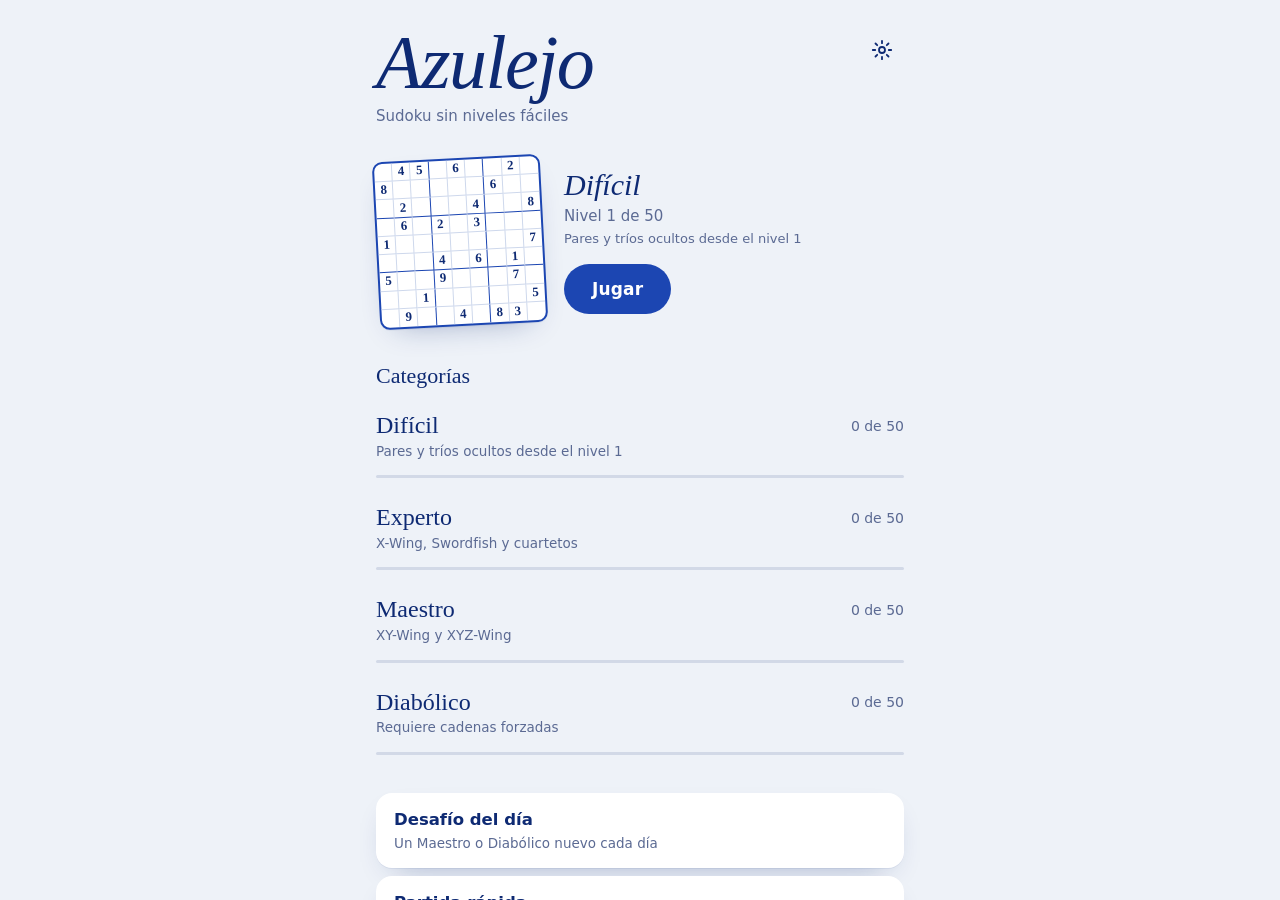
==== index.html @ 788763ab "Azulejo: sudoku difícil para Safari en iPhone - Motor con solver de unicidad, generador simétrico y " ====
<!doctype html>
<html lang="es">
<head>
  <meta charset="utf-8">
  <meta name="viewport" content="width=device-width, initial-scale=1, viewport-fit=cover">
  <meta name="apple-mobile-web-app-capable" content="yes">
  <meta name="mobile-web-app-capable" content="yes">
  <meta name="apple-mobile-web-app-status-bar-style" content="default">
  <meta name="apple-mobile-web-app-title" content="Azulejo">
  <meta name="format-detection" content="telephone=no">
  <meta name="description" content="Sudoku difícil desde el primer nivel. Diseñado para iPhone.">
  <meta name="theme-color" content="#EEF2F8" id="themeColor">
  <link rel="manifest" href="manifest.webmanifest">
  <link rel="apple-touch-icon" href="icons/apple-touch-icon.png">
  <link rel="icon" href="icons/icon.svg" type="image/svg+xml">
  <link rel="preload" href="fonts/bodoni-moda.woff2" as="font" type="font/woff2" crossorigin>
  <link rel="preload" href="fonts/instrument-sans.woff2" as="font" type="font/woff2" crossorigin>
  <link rel="stylesheet" href="css/style.css">
  <title>Azulejo — Sudoku difícil</title>
</head>
<body>
  <svg width="0" height="0" style="position:absolute" aria-hidden="true">
    <defs>
      <symbol id="i-back" viewBox="0 0 24 24"><path d="M15 5l-7 7 7 7" fill="none" stroke="currentColor" stroke-width="2" stroke-linecap="round" stroke-linejoin="round"/></symbol>
      <symbol id="i-pause" viewBox="0 0 24 24"><path d="M9 6v12M15 6v12" fill="none" stroke="currentColor" stroke-width="2.2" stroke-linecap="round"/></symbol>
      <symbol id="i-undo" viewBox="0 0 24 24"><path d="M9 14L4 9l5-5" fill="none" stroke="currentColor" stroke-width="1.8" stroke-linecap="round" stroke-linejoin="round"/><path d="M4 9h10.5a5.5 5.5 0 010 11H11" fill="none" stroke="currentColor" stroke-width="1.8" stroke-linecap="round"/></symbol>
      <symbol id="i-erase" viewBox="0 0 24 24"><path d="M20 20H8.5L4.2 15.7a1.5 1.5 0 010-2.1L13.6 4.2a1.5 1.5 0 012.1 0l4.1 4.1a1.5 1.5 0 010 2.1L11 19.3" fill="none" stroke="currentColor" stroke-width="1.8" stroke-linecap="round" stroke-linejoin="round"/><path d="M9 9l6 6" fill="none" stroke="currentColor" stroke-width="1.8" stroke-linecap="round"/></symbol>
      <symbol id="i-pencil" viewBox="0 0 24 24"><path d="M4 20l1-4.5L15.5 5a2.1 2.1 0 013 3L8 18.5 4 20z" fill="none" stroke="currentColor" stroke-width="1.8" stroke-linejoin="round"/><path d="M13.5 7l3.5 3.5" fill="none" stroke="currentColor" stroke-width="1.8"/></symbol>
      <symbol id="i-hint" viewBox="0 0 24 24"><path d="M9 18h6M10 21h4M12 3a6 6 0 00-3.6 10.8c.7.5 1.1 1.3 1.1 2.2h5c0-.9.4-1.7 1.1-2.2A6 6 0 0012 3z" fill="none" stroke="currentColor" stroke-width="1.8" stroke-linecap="round" stroke-linejoin="round"/></symbol>
      <symbol id="i-more" viewBox="0 0 24 24"><circle cx="5.5" cy="12" r="1.6" fill="currentColor"/><circle cx="12" cy="12" r="1.6" fill="currentColor"/><circle cx="18.5" cy="12" r="1.6" fill="currentColor"/></symbol>
      <symbol id="i-gear" viewBox="0 0 24 24"><circle cx="12" cy="12" r="3" fill="none" stroke="currentColor" stroke-width="1.8"/><path d="M12 2.8v2.4M12 18.8v2.4M2.8 12h2.4M18.8 12h2.4M5.5 5.5l1.7 1.7M16.8 16.8l1.7 1.7M5.5 18.5l1.7-1.7M16.8 7.2l1.7-1.7" fill="none" stroke="currentColor" stroke-width="1.8" stroke-linecap="round"/></symbol>
      <symbol id="i-lock" viewBox="0 0 24 24"><rect x="6" y="11" width="12" height="9" rx="2" fill="none" stroke="currentColor" stroke-width="1.6"/><path d="M8.5 11V8.5a3.5 3.5 0 017 0V11" fill="none" stroke="currentColor" stroke-width="1.6"/></symbol>
      <symbol id="i-star" viewBox="0 0 24 24"><path d="M12 1.5c.9 4.6 2.4 6.6 4.6 7.9 1.6.9 3.6 1.6 5.9 2.6-2.3 1-4.3 1.7-5.9 2.6-2.2 1.3-3.7 3.3-4.6 7.9-.9-4.6-2.4-6.6-4.6-7.9C5.8 13.7 3.8 13 1.5 12c2.3-1 4.3-1.7 5.9-2.6C9.6 8.1 11.1 6.1 12 1.5z"/></symbol>
    </defs>
  </svg>

  <!-- ─────────── Inicio ─────────── -->
  <main id="home" class="screen is-active" aria-label="Inicio">
    <header class="home-head">
      <div>
        <h1 class="wordmark">Azulejo</h1>
        <p class="tagline">Sudoku sin niveles fáciles</p>
      </div>
      <button class="icon-btn" id="settingsBtn" aria-label="Ajustes"><svg><use href="#i-gear"/></svg></button>
    </header>

    <section class="hero" id="hero">
      <div class="tile" id="heroTile" aria-hidden="true"></div>
      <div class="hero-text">
        <p class="hero-tier" id="heroTier">Difícil</p>
        <p class="hero-level" id="heroLevel">Nivel 1</p>
        <p class="hero-note" id="heroNote">Requiere pares y tríos ocultos</p>
        <button class="btn-primary" id="playBtn">Jugar</button>
      </div>
    </section>

    <section class="tiers" aria-label="Categorías">
      <h2 class="section-title">Categorías</h2>
      <ol class="tier-list" id="tierList"></ol>
    </section>

    <section class="extras">
      <button class="extra" id="dailyBtn">
        <span class="extra-name">Desafío del día</span>
        <span class="extra-sub" id="dailySub">Un Maestro o Diabólico nuevo cada día</span>
      </button>
      <button class="extra" id="quickBtn">
        <span class="extra-name">Partida rápida</span>
        <span class="extra-sub">Una variante aleatoria de la categoría que elijas</span>
      </button>
      <button class="extra" id="statsBtn">
        <span class="extra-name">Estadísticas</span>
        <span class="extra-sub" id="statsSub">Tus tiempos y racha</span>
      </button>
    </section>

    <p class="install-tip" id="installTip" hidden>
      Para jugar a pantalla completa, toca <b>Compartir</b> y luego <b>Añadir a pantalla de inicio</b>.
      <button class="link-btn" id="installClose">Entendido</button>
    </p>
  </main>

  <!-- ─────────── Niveles ─────────── -->
  <main id="levels" class="screen" aria-label="Niveles">
    <header class="bar">
      <button class="icon-btn" data-go="home" aria-label="Volver"><svg><use href="#i-back"/></svg></button>
      <h2 class="bar-title" id="levelsTitle">Difícil</h2>
      <span class="bar-aside" id="levelsCount">0 de 50</span>
    </header>
    <p class="levels-desc" id="levelsDesc"></p>
    <div class="level-grid" id="levelGrid"></div>
  </main>

  <!-- ─────────── Juego ─────────── -->
  <main id="game" class="screen" aria-label="Partida">
    <header class="bar game-bar">
      <button class="icon-btn" id="exitBtn" aria-label="Salir"><svg><use href="#i-back"/></svg></button>
      <div class="game-title">
        <span class="g-tier" id="gTier">Difícil</span>
        <span class="g-level" id="gLevel">Nivel 1</span>
      </div>
      <button class="timer" id="timerBtn" aria-label="Pausar">
        <span id="timer">0:00</span><svg><use href="#i-pause"/></svg>
      </button>
    </header>

    <div class="status">
      <span id="errWrap">Errores <b id="errCount">0</b></span>
      <span>Pistas <b id="hintCount">0</b></span>
    </div>

    <div class="board-wrap">
      <div class="board" id="board" role="grid" aria-label="Tablero de sudoku"></div>
      <div class="ornaments" aria-hidden="true">
        <svg style="left:33.333%;top:33.333%"><use href="#i-star"/></svg>
        <svg style="left:66.666%;top:33.333%"><use href="#i-star"/></svg>
        <svg style="left:33.333%;top:66.666%"><use href="#i-star"/></svg>
        <svg style="left:66.666%;top:66.666%"><use href="#i-star"/></svg>
      </div>
    </div>

    <div class="controls">
    <div class="tools" role="toolbar" aria-label="Herramientas">
      <button class="tool" id="undoBtn"><svg><use href="#i-undo"/></svg><span>Deshacer</span></button>
      <button class="tool" id="eraseBtn"><svg><use href="#i-erase"/></svg><span>Borrar</span></button>
      <button class="tool" id="notesBtn" aria-pressed="false"><svg><use href="#i-pencil"/></svg><span>Notas</span><i class="tool-flag" id="notesFlag">No</i></button>
      <button class="tool" id="hintBtn"><svg><use href="#i-hint"/></svg><span id="hintLabel">Pista</span></button>
      <button class="tool" id="moreBtn"><svg><use href="#i-more"/></svg><span>Más</span></button>
    </div>

    <div class="pad" id="pad" aria-label="Números"></div>

    <div class="hint-card" id="hintCard" hidden>
      <p class="hint-tech" id="hintTech"></p>
      <p class="hint-text" id="hintText"></p>
      <div class="hint-actions">
        <button class="btn-quiet" id="hintClose">Entendido</button>
        <button class="btn-small" id="hintReveal">Revelar número</button>
      </div>
    </div>
    </div>
  </main>

  <!-- ─────────── Diálogos ─────────── -->
  <dialog class="sheet" id="winDialog">
    <div class="sheet-body win">
      <svg class="win-star"><use href="#i-star"/></svg>
      <h3 class="sheet-title">Resuelto</h3>
      <p class="sheet-sub" id="winSub">Difícil, nivel 1</p>
      <dl class="win-stats">
        <div><dt>Tiempo</dt><dd id="winTime">0:00</dd></div>
        <div><dt>Errores</dt><dd id="winErr">0</dd></div>
        <div><dt>Pistas</dt><dd id="winHints">0</dd></div>
      </dl>
      <p class="win-note" id="winNote"></p>
      <div class="sheet-actions">
        <button class="btn-primary" id="winNext">Siguiente nivel</button>
        <button class="btn-quiet" id="winHome">Volver al inicio</button>
      </div>
    </div>
  </dialog>

  <dialog class="sheet" id="pauseDialog">
    <div class="sheet-body">
      <h3 class="sheet-title">En pausa</h3>
      <p class="sheet-sub" id="pauseSub">El reloj está detenido.</p>
      <div class="sheet-actions">
        <button class="btn-primary" id="resumeBtn">Seguir jugando</button>
      </div>
    </div>
  </dialog>

  <dialog class="sheet" id="moreDialog">
    <div class="sheet-body">
      <h3 class="sheet-title">Opciones</h3>
      <div class="menu">
        <button class="menu-item" id="fillNotesBtn"><span>Rellenar notas</span><small>Escribe todos los candidatos posibles en cada celda vacía</small></button>
        <button class="menu-item" id="clearNotesBtn"><span>Borrar todas las notas</span><small>Deja el tablero solo con números</small></button>
        <button class="menu-item" id="restartBtn"><span>Reiniciar nivel</span><small>Vuelve al tablero inicial y pone el reloj a cero</small></button>
        <button class="menu-item" id="settingsFromGame"><span>Ajustes</span><small>Errores, resaltado y tema</small></button>
      </div>
      <div class="sheet-actions">
        <button class="btn-quiet" data-close>Cerrar</button>
      </div>
    </div>
  </dialog>

  <dialog class="sheet" id="settingsDialog">
    <div class="sheet-body">
      <h3 class="sheet-title">Ajustes</h3>
      <div class="settings">
        <label class="switch-row"><span><b>Marcar errores</b><small>Un número incorrecto se pinta en rojo y suma un error</small></span><input type="checkbox" data-setting="showErrors"><i></i></label>
        <label class="switch-row"><span><b>Límite de tres errores</b><small>Al tercer error se pierde la partida</small></span><input type="checkbox" data-setting="errorLimit"><i></i></label>
        <label class="switch-row"><span><b>Resaltar números iguales</b><small>Al tocar un 7, se iluminan todos los 7 y sus notas</small></span><input type="checkbox" data-setting="sameHighlight"><i></i></label>
        <label class="switch-row"><span><b>Limpiar notas al escribir</b><small>Quita ese número de las notas de su fila, columna y caja</small></span><input type="checkbox" data-setting="autoNotes"><i></i></label>
        <label class="switch-row"><span><b>Mostrar reloj</b><small>El tiempo se registra aunque lo ocultes</small></span><input type="checkbox" data-setting="showTimer"><i></i></label>
        <div class="seg-row">
          <b>Tema</b>
          <div class="seg" role="radiogroup" aria-label="Tema">
            <button role="radio" data-theme-opt="auto">Automático</button>
            <button role="radio" data-theme-opt="light">Porcelana</button>
            <button role="radio" data-theme-opt="dark">Cobalto</button>
          </div>
        </div>
      </div>
      <div class="sheet-actions">
        <button class="btn-quiet" data-close>Listo</button>
      </div>
    </div>
  </dialog>

  <dialog class="sheet" id="statsDialog">
    <div class="sheet-body">
      <h3 class="sheet-title">Estadísticas</h3>
      <div class="stats" id="statsBody"></div>
      <div class="sheet-actions">
        <button class="btn-quiet" data-close>Cerrar</button>
      </div>
    </div>
  </dialog>

  <dialog class="sheet" id="quickDialog">
    <div class="sheet-body">
      <h3 class="sheet-title">Partida rápida</h3>
      <p class="sheet-sub">Elige categoría. Cada partida es una variante nueva con la misma dificultad.</p>
      <div class="menu" id="quickList"></div>
      <div class="sheet-actions">
        <button class="btn-quiet" data-close>Cancelar</button>
      </div>
    </div>
  </dialog>

  <dialog class="sheet" id="confirmDialog">
    <div class="sheet-body">
      <h3 class="sheet-title" id="confirmTitle">¿Seguro?</h3>
      <p class="sheet-sub" id="confirmText"></p>
      <div class="sheet-actions">
        <button class="btn-primary" id="confirmYes">Sí</button>
        <button class="btn-quiet" id="confirmNo">Cancelar</button>
      </div>
    </div>
  </dialog>

  <div class="toast" id="toast" role="status" aria-live="polite"></div>

  <script type="module" src="js/app.js"></script>
</body>
</html>
---- css/style.css ----
/* ─────────────────────────────────────────────
   Azulejo — porcelana y cobalto
   ───────────────────────────────────────────── */
@font-face {
  font-family: 'Bodoni Moda';
  src: url(../fonts/bodoni-moda.woff2) format('woff2-variations'), url(../fonts/bodoni-moda.woff2) format('woff2');
  font-weight: 400 900;
  font-style: normal;
  font-display: swap;
}
@font-face {
  font-family: 'Bodoni Moda';
  src: url(../fonts/bodoni-moda-italic.woff2) format('woff2-variations'), url(../fonts/bodoni-moda-italic.woff2) format('woff2');
  font-weight: 400 900;
  font-style: italic;
  font-display: swap;
}
@font-face {
  font-family: 'Instrument Sans';
  src: url(../fonts/instrument-sans.woff2) format('woff2-variations'), url(../fonts/instrument-sans.woff2) format('woff2');
  font-weight: 400 700;
  font-stretch: 75% 100%;
  font-style: normal;
  font-display: swap;
}

:root {
  --bg: #EEF2F8;
  --surface: #FFFFFF;
  --ink: #0E2A73;
  --ink-soft: #5B6A93;
  --cobalt: #1C46B2;
  --cobalt-strong: #163A96;
  --on-cobalt: #FFFFFF;
  --line: #CED8EC;
  --box: #1C46B2;
  --peer: #E6ECF8;
  --same: #CAD8F6;
  --sel: #A8C0F3;
  --error: #C23B22;
  --error-bg: #FBE6E1;
  --gold: #B8892B;
  --hair: rgba(14, 42, 115, .12);
  --shadow: 0 1px 0 rgba(14, 42, 115, .06), 0 12px 32px -18px rgba(14, 42, 115, .45);

  --serif: 'Bodoni Moda', 'Didot', 'Bodoni 72', ui-serif, Georgia, serif;
  --sans: 'Instrument Sans', -apple-system, system-ui, sans-serif;

  --pad-x: max(16px, env(safe-area-inset-left));
  --safe-top: env(safe-area-inset-top);
  --safe-bottom: env(safe-area-inset-bottom);
  color-scheme: light;
}

@media (prefers-color-scheme: dark) {
  :root:not([data-theme="light"]) {
    --bg: #0A1430;
    --surface: #101D44;
    --ink: #E9EEFA;
    --ink-soft: #8E9CC4;
    --cobalt: #86A6FF;
    --cobalt-strong: #A9C0FF;
    --on-cobalt: #0A1430;
    --line: #22346A;
    --box: #5D80E3;
    --peer: #15265A;
    --same: #213D86;
    --sel: #2E52B0;
    --error: #FF8670;
    --error-bg: #3A1C2A;
    --gold: #E3B95A;
    --hair: rgba(233, 238, 250, .1);
    --shadow: 0 1px 0 rgba(0, 0, 0, .2), 0 16px 40px -20px rgba(0, 0, 0, .8);
    color-scheme: dark;
  }
}
:root[data-theme="dark"] {
  --bg: #0A1430;
  --surface: #101D44;
  --ink: #E9EEFA;
  --ink-soft: #8E9CC4;
  --cobalt: #86A6FF;
  --cobalt-strong: #A9C0FF;
  --on-cobalt: #0A1430;
  --line: #22346A;
  --box: #5D80E3;
  --peer: #15265A;
  --same: #213D86;
  --sel: #2E52B0;
  --error: #FF8670;
  --error-bg: #3A1C2A;
  --gold: #E3B95A;
  --hair: rgba(233, 238, 250, .1);
  --shadow: 0 1px 0 rgba(0, 0, 0, .2), 0 16px 40px -20px rgba(0, 0, 0, .8);
  color-scheme: dark;
}

* { box-sizing: border-box; -webkit-tap-highlight-color: transparent; }
html, body { margin: 0; height: 100%; }
body {
  background: var(--bg);
  color: var(--ink);
  font-family: var(--sans);
  font-size: 16px;
  line-height: 1.45;
  -webkit-font-smoothing: antialiased;
  -webkit-text-size-adjust: 100%;
  overscroll-behavior: none;
  overflow: hidden;
  -webkit-user-select: none;
  user-select: none;
  -webkit-touch-callout: none;
}
button {
  font: inherit; color: inherit; background: none; border: 0; padding: 0; margin: 0;
  cursor: pointer; touch-action: manipulation;
}
button:focus-visible, .cell:focus-visible, input:focus-visible + i {
  outline: 2px solid var(--cobalt); outline-offset: 2px;
}
svg { width: 24px; height: 24px; fill: currentColor; }

/* ─── Pantallas ─── */
.screen {
  position: fixed; inset: 0;
  display: none;
  padding: calc(var(--safe-top) + 10px) var(--pad-x) calc(var(--safe-bottom) + 16px);
  overflow-y: auto;
  -webkit-overflow-scrolling: touch;
}
.screen.is-active { display: block; animation: screen-in .22s ease-out; }
#game.is-active { display: flex; }
@keyframes screen-in { from { opacity: 0; } to { opacity: 1; } }

.icon-btn {
  width: 44px; height: 44px; display: grid; place-items: center;
  border-radius: 50%; color: var(--ink);
}
.icon-btn:active { background: var(--peer); }

.btn-primary {
  display: inline-flex; align-items: center; justify-content: center;
  height: 50px; padding: 0 28px; border-radius: 999px;
  background: var(--cobalt); color: var(--on-cobalt);
  font-weight: 600; font-size: 17px; letter-spacing: .01em;
  transition: transform .12s ease, background .2s;
}
.btn-primary:active { transform: scale(.97); background: var(--cobalt-strong); }
.btn-quiet {
  height: 46px; padding: 0 20px; border-radius: 12px;
  color: var(--cobalt); font-weight: 600;
}
.btn-quiet:active { background: var(--peer); }
.link-btn { color: var(--cobalt); font-weight: 600; margin-left: 6px; }

/* ─── Inicio ─── */
#home { max-width: 560px; margin: 0 auto; }
.home-head {
  display: flex; justify-content: space-between; align-items: flex-start;
  padding-top: 18px;
}
.wordmark {
  font-family: var(--serif);
  font-weight: 500; font-style: italic;
  font-size: clamp(52px, 16vw, 76px);
  line-height: .9; letter-spacing: -.02em;
  margin: 0; color: var(--ink);
  font-variation-settings: 'opsz' 96;
}
.tagline { margin: 10px 0 0; color: var(--ink-soft); font-size: 15px; }

.hero {
  display: grid; grid-template-columns: auto 1fr; gap: 20px; align-items: center;
  margin: 30px 0 34px;
}
.tile {
  --t: clamp(128px, 38vw, 168px);
  width: var(--t); height: var(--t);
  display: grid; grid-template-columns: repeat(9, 1fr);
  background: var(--surface);
  border: 2px solid var(--box); border-radius: 10px;
  box-shadow: var(--shadow);
  overflow: hidden;
  grid-template-rows: repeat(9, 1fr);
  transform: rotate(-3deg);
}
.tile span {
  display: grid; place-items: center;
  font-family: var(--serif); font-weight: 600;
  font-size: calc(var(--t) / 13); line-height: 1; min-height: 0; color: var(--ink);
  border-right: 1px solid var(--line); border-bottom: 1px solid var(--line);
}
.tile span:nth-child(9n) { border-right: 0; }
.tile span:nth-child(9n + 3), .tile span:nth-child(9n + 6) { border-right: 1.5px solid var(--box); }
.tile span:nth-child(n + 19):nth-child(-n + 27),
.tile span:nth-child(n + 46):nth-child(-n + 54) { border-bottom: 1.5px solid var(--box); }
.tile span:nth-child(n + 73) { border-bottom: 0; }
.tile span.u { color: var(--cobalt); font-style: italic; }

.hero-tier {
  margin: 0; font-family: var(--serif); font-style: italic;
  font-size: 30px; line-height: 1; font-weight: 500;
}
.hero-level { margin: 6px 0 0; font-size: 15px; color: var(--ink-soft); font-variant-numeric: tabular-nums; }
.hero-note { margin: 2px 0 16px; font-size: 13px; color: var(--ink-soft); }

.section-title {
  font-family: var(--serif); font-weight: 500;
  font-size: 22px; margin: 0 0 6px;
}
.tier-list { list-style: none; margin: 0; padding: 0; }
.tier-row {
  width: 100%; text-align: left;
  display: grid; grid-template-columns: 1fr auto; column-gap: 12px; row-gap: 2px;
  padding: 14px 0 12px;
}
.tier-row:active { opacity: .6; }
.tier-name { font-family: var(--serif); font-size: 24px; font-weight: 500; line-height: 1.15; }
.tier-count { align-self: center; font-size: 14px; color: var(--ink-soft); font-variant-numeric: tabular-nums; }
.tier-desc { grid-column: 1 / -1; font-size: 13.5px; color: var(--ink-soft); }
.tier-bar {
  grid-column: 1 / -1; height: 3px; margin-top: 12px; border-radius: 3px;
  background: var(--hair); overflow: hidden;
}
.tier-bar i { display: block; height: 100%; background: var(--cobalt); border-radius: 3px; }

.extras { margin-top: 26px; display: grid; gap: 8px; }
.extra {
  text-align: left; padding: 15px 18px; border-radius: 16px;
  background: var(--surface); box-shadow: var(--shadow);
  display: grid; gap: 2px;
}
.extra:active { transform: scale(.99); }
.extra-name { font-weight: 600; font-size: 16.5px; }
.extra-sub { font-size: 13.5px; color: var(--ink-soft); }
.extra.is-done .extra-name::after { content: '  ✓'; color: var(--gold); }

.install-tip {
  margin: 22px 0 0; font-size: 13.5px; color: var(--ink-soft);
  padding: 12px 14px; border: 1px dashed var(--line); border-radius: 12px;
}

/* ─── Barra superior ─── */
.bar {
  display: grid; grid-template-columns: 44px 1fr auto; align-items: center; gap: 8px;
  min-height: 48px;
}
.bar-title { margin: 0; font-family: var(--serif); font-weight: 500; font-style: italic; font-size: 26px; line-height: 1; }
.bar-aside { font-size: 14px; color: var(--ink-soft); padding-right: 4px; font-variant-numeric: tabular-nums; }

/* ─── Niveles ─── */
#levels { max-width: 560px; margin: 0 auto; }
.levels-desc { color: var(--ink-soft); font-size: 14px; margin: 6px 0 18px 52px; }
.level-grid {
  display: grid; grid-template-columns: repeat(5, 1fr); gap: 10px;
  padding-bottom: 20px;
}
.lvl {
  aspect-ratio: 1; border-radius: 12px;
  display: grid; place-items: center; align-content: center;
  background: var(--surface); box-shadow: var(--shadow);
  font-family: var(--serif); font-size: 22px; font-weight: 500;
  font-variant-numeric: lining-nums;
  position: relative;
}
.lvl small { font-family: var(--sans); font-size: 10.5px; color: inherit; opacity: .8; margin-top: 1px; font-variant-numeric: tabular-nums; }
.lvl.done { background: var(--cobalt); color: var(--on-cobalt); font-style: italic; }
.lvl.current { box-shadow: inset 0 0 0 2px var(--cobalt), var(--shadow); }
.lvl.locked { background: transparent; box-shadow: inset 0 0 0 1px var(--hair); color: var(--ink-soft); opacity: .55; }
.lvl.locked { font-size: 18px; }
.lvl:not(.locked):active { transform: scale(.95); }

/* ─── Juego ─── */
#game {
  flex-direction: column; align-items: center;
  overflow: hidden;
  padding-bottom: calc(var(--safe-bottom) + 10px);
}
#game > * { width: 100%; max-width: var(--board); }
#game {
  --board: min(calc(100vw - 2 * var(--pad-x)), calc(var(--app-h, 100vh) - var(--safe-top) - var(--safe-bottom) - 292px), 520px);
}
.game-bar { grid-template-columns: 44px 1fr auto; margin-left: -10px; }
.game-title { display: flex; flex-direction: column; align-items: center; line-height: 1.1; }
.g-tier { font-family: var(--serif); font-style: italic; font-size: 21px; font-weight: 500; }
.g-level { font-size: 12.5px; color: var(--ink-soft); font-variant-numeric: tabular-nums; }
.timer {
  height: 36px; padding: 0 8px 0 12px; border-radius: 999px;
  display: inline-flex; align-items: center; gap: 4px;
  background: var(--surface); box-shadow: var(--shadow);
  font-variant-numeric: tabular-nums; font-size: 15px; font-weight: 500; min-width: 82px; justify-content: center;
}
.timer svg { width: 18px; height: 18px; color: var(--ink-soft); }
.timer.hidden-time #timer { display: none; }

.status {
  display: flex; justify-content: space-between;
  font-size: 13px; color: var(--ink-soft);
  margin: auto 0 8px; padding: 8px 2px 0;
  font-variant-numeric: tabular-nums;
}
.status b { color: var(--ink); font-weight: 600; margin-left: 3px; }
.status .bad b { color: var(--error); }

.board-wrap { position: relative; width: var(--board); height: var(--board); flex: none; }
.board {
  width: 100%; height: 100%;
  display: grid; grid-template-columns: repeat(3, 1fr); grid-template-rows: repeat(3, 1fr);
  gap: 2px;
  background: var(--box);
  border: 2px solid var(--box);
  border-radius: 14px;
  overflow: hidden;
  box-shadow: var(--shadow);
}
.box {
  display: grid; grid-template-columns: repeat(3, 1fr); grid-template-rows: repeat(3, 1fr);
  gap: 1px; background: var(--line);
}
.cell {
  position: relative;
  background: var(--surface);
  display: grid; place-items: center;
  cursor: pointer;
  touch-action: manipulation;
  transition: background-color .12s ease;
}
.cell .v {
  font-family: var(--serif);
  font-size: calc(var(--board) / 13.2);
  font-weight: 500;
  line-height: 1;
  font-variant-numeric: lining-nums;
  font-variation-settings: 'opsz' 28;
  pointer-events: none;
}
.cell.given .v { color: var(--ink); font-weight: 600; }
.cell.user .v { color: var(--cobalt); font-style: italic; }
.cell.err .v { color: var(--error); }
.cell.err { background: var(--error-bg); }
.cell .n {
  position: absolute; inset: 2px;
  display: grid; grid-template-columns: repeat(3, 1fr); grid-template-rows: repeat(3, 1fr);
  pointer-events: none;
}
.cell .n i {
  font-style: normal; display: grid; place-items: center;
  font-size: calc(var(--board) / 36);
  font-weight: 500; line-height: 1;
  color: var(--ink-soft);
  font-variant-numeric: tabular-nums;
  visibility: hidden;
}
.cell .n i.on { visibility: visible; }
.cell .n i.hl { color: var(--on-cobalt); background: var(--cobalt); border-radius: 4px; font-weight: 700; }

.cell.peer { background: var(--peer); }
.cell.same { background: var(--same); }
.cell.sel { background: var(--sel); }
.cell.err.sel { background: var(--sel); }
.cell.hint-zone { background: var(--peer); background: color-mix(in srgb, var(--gold) 18%, var(--surface)); }
.cell.hint-target { background: var(--same); background: color-mix(in srgb, var(--gold) 38%, var(--surface)); }
.cell.hint-target::after {
  content: ''; position: absolute; inset: 1px; border: 2px solid var(--gold); border-radius: 3px;
  animation: pulse 1.4s ease-in-out infinite;
}
@keyframes pulse { 50% { opacity: .35; } }
.cell.pop .v { animation: pop .22s ease-out; }
@keyframes pop { from { transform: scale(.6); opacity: .2; } }
.cell.shake { animation: shake .32s ease-in-out; }
@keyframes shake { 25% { transform: translateX(-3px); } 75% { transform: translateX(3px); } }

/* Barrido de esmalte al resolver */
.cell.glaze { animation: glaze .9s ease-in-out both; animation-delay: var(--d); }
.cell.glaze .v { animation: glaze-ink .9s ease-in-out both; animation-delay: var(--d); }
@keyframes glaze { 40% { background: var(--cobalt); } 100% { background: var(--surface); } }
@keyframes glaze-ink { 40% { color: var(--on-cobalt); } }

.board.paused .cell .v, .board.paused .cell .n { filter: blur(9px); opacity: .4; }

.ornaments { position: absolute; inset: 2px; pointer-events: none; }
.ornaments svg {
  position: absolute; width: 14px; height: 14px; transform: translate(-50%, -50%);
  fill: var(--box);
  filter: drop-shadow(0 0 0 var(--surface)) drop-shadow(0 0 1.2px var(--surface));
}

.controls { position: relative; margin-top: auto; padding-top: 4px; }
.hint-card {
  position: absolute; left: 0; right: 0; bottom: 0; min-height: 100%;
  padding: 10px 14px 8px; border-radius: 16px;
  background: var(--surface);
  border: 1px solid var(--gold);
  box-shadow: var(--shadow);
  display: flex; flex-direction: column;
  animation: sheet-up .22s ease-out;
  z-index: 2;
}
.hint-card[hidden] { display: none; }
.hint-actions { display: flex; justify-content: flex-end; align-items: center; gap: 4px; margin-top: auto; padding-top: 6px; }
.hint-actions .btn-quiet { height: 36px; padding: 0 14px; }
.btn-small {
  height: 36px; padding: 0 16px; border-radius: 999px;
  background: var(--cobalt); color: var(--on-cobalt); font-weight: 600; font-size: 15px;
}
.btn-small:active { background: var(--cobalt-strong); }
.hint-tech { margin: 0; font-family: var(--serif); font-style: italic; font-weight: 600; font-size: 18px; line-height: 1.2; }
.hint-text { margin: 2px 0 0; font-size: 13.5px; line-height: 1.35; color: var(--ink); max-width: 60ch; }

.tools {
  display: grid; grid-template-columns: repeat(5, 1fr);
  padding-top: 10px;
}
.tool {
  position: relative;
  display: flex; flex-direction: column; align-items: center; gap: 3px;
  padding: 6px 0; border-radius: 12px; color: var(--ink);
  font-size: 12px; font-weight: 500;
}
.tool svg { width: 25px; height: 25px; }
.tool:active { background: var(--peer); }
.tool:disabled { opacity: .35; }
.tool-flag {
  position: absolute; top: 0; left: calc(50% + 8px);
  font-style: normal; font-size: 10px; font-weight: 700;
  padding: 1px 6px; border-radius: 999px;
  background: var(--peer); color: var(--ink-soft);
}
.tool[aria-pressed="true"] { color: var(--cobalt); }
.tool[aria-pressed="true"] .tool-flag { background: var(--cobalt); color: var(--on-cobalt); }
.tool.armed { color: var(--gold); }

.pad {
  display: grid; grid-template-columns: repeat(9, 1fr); gap: 5px;
  margin-top: 8px;
}
.key {
  height: 58px; border-radius: 12px;
  background: var(--surface); box-shadow: var(--shadow);
  display: flex; flex-direction: column; align-items: center; justify-content: center;
  font-family: var(--serif); font-size: 30px; font-weight: 500; line-height: 1;
  color: var(--ink);
  transition: transform .08s ease;
}
.key small { font-family: var(--sans); font-size: 10px; color: var(--ink-soft); margin-top: 3px; font-variant-numeric: tabular-nums; }
.key:active { transform: scale(.92); background: var(--peer); }
.key.spent { opacity: .3; box-shadow: none; }
.pad.notes .key { font-style: italic; color: var(--cobalt); font-size: 24px; }

/* ─── Diálogos ─── */
.sheet {
  border: 0; padding: 0; margin: auto auto 0;
  width: 100%; max-width: 560px;
  max-height: calc(var(--app-h, 100vh) - var(--safe-top) - 20px);
  background: var(--surface); color: var(--ink);
  border-radius: 24px 24px 0 0;
  box-shadow: 0 -20px 60px -20px rgba(0, 0, 0, .35);
  overflow-y: auto;
}
.sheet[open] { animation: sheet-up .28s cubic-bezier(.2, .8, .2, 1); }
@keyframes sheet-up { from { transform: translateY(40px); opacity: 0; } }
.sheet::backdrop { background: rgba(8, 18, 48, .42); -webkit-backdrop-filter: blur(3px); backdrop-filter: blur(3px); }
.sheet-body { padding: 26px 22px calc(var(--safe-bottom) + 16px); }
.sheet-title { margin: 0; font-family: var(--serif); font-weight: 500; font-style: italic; font-size: 32px; line-height: 1.05; }
.sheet-sub { margin: 6px 0 0; color: var(--ink-soft); font-size: 14.5px; }
.sheet-actions { display: grid; gap: 6px; margin-top: 22px; }
.sheet-actions .btn-primary { width: 100%; }

.win { text-align: center; }
.win-star { width: 34px; height: 34px; fill: var(--gold); margin-bottom: 8px; }
.win-stats { display: grid; grid-template-columns: repeat(3, 1fr); margin: 22px 0 0; border-top: 1px solid var(--hair); border-bottom: 1px solid var(--hair); }
.win-stats div { padding: 14px 0; }
.win-stats div + div { border-left: 1px solid var(--hair); }
.win-stats dt { font-size: 12.5px; color: var(--ink-soft); }
.win-stats dd { margin: 2px 0 0; font-family: var(--serif); font-size: 26px; font-weight: 500; font-variant-numeric: lining-nums tabular-nums; }
.win-note { margin: 14px 0 0; font-size: 14px; color: var(--ink-soft); }
.win-note b { color: var(--ink); font-weight: 600; }

.menu { display: grid; margin-top: 14px; }
.menu-item {
  text-align: left; padding: 13px 4px; border-bottom: 1px solid var(--hair);
  display: grid; gap: 1px;
}
.menu-item:last-child { border-bottom: 0; }
.menu-item span { font-weight: 600; font-size: 16px; }
.menu-item small { font-size: 13px; color: var(--ink-soft); }
.menu-item:active { opacity: .6; }
.menu-item .q-name { font-family: var(--serif); font-weight: 500; font-size: 22px; }

.settings { margin-top: 12px; }
.switch-row {
  display: grid; grid-template-columns: 1fr auto; align-items: center; gap: 14px;
  padding: 12px 0; border-bottom: 1px solid var(--hair); cursor: pointer;
}
.switch-row b { display: block; font-weight: 600; font-size: 15.5px; }
.switch-row small { display: block; font-size: 13px; color: var(--ink-soft); }
.switch-row input { position: absolute; opacity: 0; pointer-events: none; }
.switch-row i {
  width: 50px; height: 30px; border-radius: 999px; background: var(--line); position: relative;
  transition: background .2s;
}
.switch-row i::after {
  content: ''; position: absolute; top: 3px; left: 3px; width: 24px; height: 24px; border-radius: 50%;
  background: #fff; box-shadow: 0 1px 3px rgba(0, 0, 0, .25); transition: transform .2s;
}
.switch-row input:checked + i { background: var(--cobalt); }
.switch-row input:checked + i::after { transform: translateX(20px); }
.seg-row { padding: 14px 0 4px; display: grid; gap: 10px; }
.seg-row b { font-weight: 600; font-size: 15.5px; }
.seg { display: grid; grid-template-columns: repeat(3, 1fr); background: var(--peer); border-radius: 12px; padding: 3px; }
.seg button { height: 36px; border-radius: 9px; font-size: 14px; font-weight: 500; color: var(--ink-soft); }
.seg button[aria-checked="true"] { background: var(--surface); color: var(--ink); box-shadow: 0 1px 3px rgba(0, 0, 0, .12); }

.stats { margin-top: 14px; }
.stat-row {
  display: grid; grid-template-columns: 1fr auto auto; gap: 16px; align-items: baseline;
  padding: 12px 0; border-bottom: 1px solid var(--hair); font-variant-numeric: tabular-nums;
}
.stat-row .s-name { font-family: var(--serif); font-size: 21px; font-weight: 500; }
.stat-row .s-val { font-size: 14px; color: var(--ink-soft); text-align: right; }
.stat-row .s-val b { color: var(--ink); font-weight: 600; }
.stat-total { display: grid; grid-template-columns: repeat(3, 1fr); text-align: center; margin-bottom: 8px; }
.stat-total dd { margin: 0; font-family: var(--serif); font-size: 30px; font-weight: 500; font-variant-numeric: lining-nums; }
.stat-total dt { font-size: 12.5px; color: var(--ink-soft); }

.toast {
  position: fixed; left: 50%; bottom: calc(var(--safe-bottom) + 150px);
  transform: translate(-50%, 20px); opacity: 0; pointer-events: none;
  background: var(--ink); color: var(--bg);
  padding: 10px 16px; border-radius: 12px; font-size: 14px; font-weight: 500;
  max-width: calc(100vw - 40px); text-align: center;
  transition: opacity .2s, transform .2s;
  z-index: 10;
}
.toast.show { opacity: 1; transform: translate(-50%, 0); }

/* Pantallas bajas (iPhone SE / Safari con barras) */
@media (max-height: 700px) {
  .key { height: 50px; font-size: 26px; }
  .tool span { font-size: 11px; }
  .status { margin-bottom: 6px; padding-top: 4px; }
}

@media (min-height: 820px) {
  .key { height: 64px; font-size: 32px; }
}

@media (prefers-reduced-motion: reduce) {
  *, *::before, *::after { animation-duration: .01ms !important; animation-delay: 0ms !important; transition-duration: .01ms !important; }
}
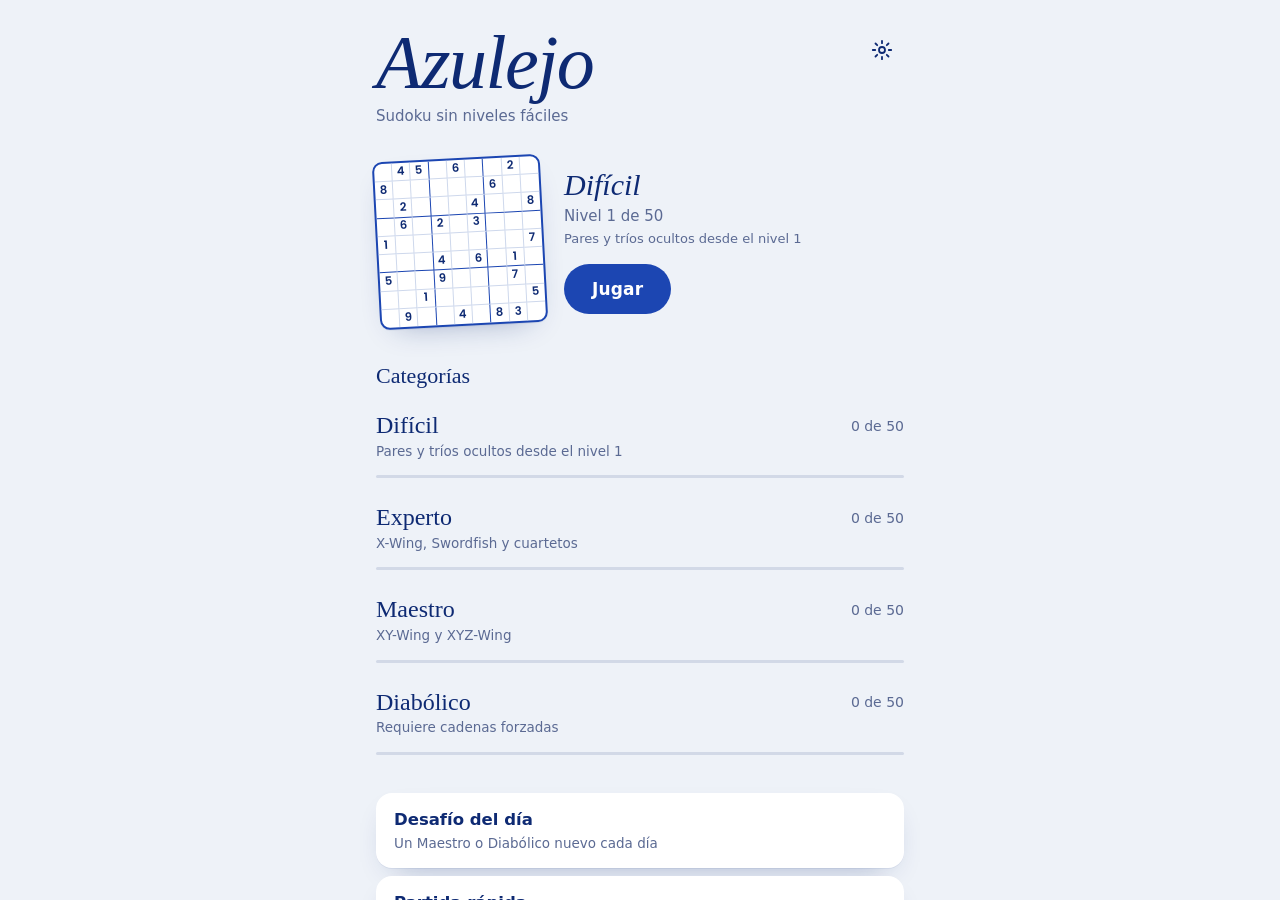
==== commit 6fa36e2d: "Números en Poppins negrita para que se lean sin confusión Tablero, notas, teclado, niveles y estadís" ====
--- a/index.html
+++ b/index.html
@@ -14,6 +14,8 @@
   <link rel="apple-touch-icon" href="icons/apple-touch-icon.png">
   <link rel="icon" href="icons/icon.svg" type="image/svg+xml">
   <link rel="preload" href="fonts/bodoni-moda.woff2" as="font" type="font/woff2" crossorigin>
+  <link rel="preload" href="fonts/poppins-600.woff2" as="font" type="font/woff2" crossorigin>
+  <link rel="preload" href="fonts/poppins-700.woff2" as="font" type="font/woff2" crossorigin>
   <link rel="preload" href="fonts/instrument-sans.woff2" as="font" type="font/woff2" crossorigin>
   <link rel="stylesheet" href="css/style.css">
   <title>Azulejo — Sudoku difícil</title>
--- a/css/style.css
+++ b/css/style.css
@@ -15,6 +15,9 @@
   font-style: italic;
   font-display: swap;
 }
+@font-face { font-family: 'Poppins'; src: url(../fonts/poppins-500.woff2) format('woff2'); font-weight: 500; font-style: normal; font-display: swap; }
+@font-face { font-family: 'Poppins'; src: url(../fonts/poppins-600.woff2) format('woff2'); font-weight: 600; font-style: normal; font-display: swap; }
+@font-face { font-family: 'Poppins'; src: url(../fonts/poppins-700.woff2) format('woff2'); font-weight: 700; font-style: normal; font-display: swap; }
 @font-face {
   font-family: 'Instrument Sans';
   src: url(../fonts/instrument-sans.woff2) format('woff2-variations'), url(../fonts/instrument-sans.woff2) format('woff2');
@@ -45,6 +48,7 @@
 
   --serif: 'Bodoni Moda', 'Didot', 'Bodoni 72', ui-serif, Georgia, serif;
   --sans: 'Instrument Sans', -apple-system, system-ui, sans-serif;
+  --num: 'Poppins', -apple-system, system-ui, sans-serif;
 
   --pad-x: max(16px, env(safe-area-inset-left));
   --safe-top: env(safe-area-inset-top);
@@ -186,8 +190,8 @@
 }
 .tile span {
   display: grid; place-items: center;
-  font-family: var(--serif); font-weight: 600;
-  font-size: calc(var(--t) / 13); line-height: 1; min-height: 0; color: var(--ink);
+  font-family: var(--num); font-weight: 600;
+  font-size: calc(var(--t) / 14.5); line-height: 1; min-height: 0; color: var(--ink);
   border-right: 1px solid var(--line); border-bottom: 1px solid var(--line);
 }
 .tile span:nth-child(9n) { border-right: 0; }
@@ -195,7 +199,7 @@
 .tile span:nth-child(n + 19):nth-child(-n + 27),
 .tile span:nth-child(n + 46):nth-child(-n + 54) { border-bottom: 1.5px solid var(--box); }
 .tile span:nth-child(n + 73) { border-bottom: 0; }
-.tile span.u { color: var(--cobalt); font-style: italic; }
+.tile span.u { color: var(--cobalt); font-weight: 500; }
 
 .hero-tier {
   margin: 0; font-family: var(--serif); font-style: italic;
@@ -259,15 +263,14 @@
   aspect-ratio: 1; border-radius: 12px;
   display: grid; place-items: center; align-content: center;
   background: var(--surface); box-shadow: var(--shadow);
-  font-family: var(--serif); font-size: 22px; font-weight: 500;
-  font-variant-numeric: lining-nums;
+  font-family: var(--num); font-size: 19px; font-weight: 600;
   position: relative;
 }
 .lvl small { font-family: var(--sans); font-size: 10.5px; color: inherit; opacity: .8; margin-top: 1px; font-variant-numeric: tabular-nums; }
-.lvl.done { background: var(--cobalt); color: var(--on-cobalt); font-style: italic; }
+.lvl.done { background: var(--cobalt); color: var(--on-cobalt); }
 .lvl.current { box-shadow: inset 0 0 0 2px var(--cobalt), var(--shadow); }
 .lvl.locked { background: transparent; box-shadow: inset 0 0 0 1px var(--hair); color: var(--ink-soft); opacity: .55; }
-.lvl.locked { font-size: 18px; }
+.lvl.locked { font-size: 16px; font-weight: 500; }
 .lvl:not(.locked):active { transform: scale(.95); }
 
 /* ─── Juego ─── */
@@ -288,7 +291,7 @@
   height: 36px; padding: 0 8px 0 12px; border-radius: 999px;
   display: inline-flex; align-items: center; gap: 4px;
   background: var(--surface); box-shadow: var(--shadow);
-  font-variant-numeric: tabular-nums; font-size: 15px; font-weight: 500; min-width: 82px; justify-content: center;
+  font-family: var(--num); font-variant-numeric: tabular-nums; font-size: 14.5px; font-weight: 600; min-width: 82px; justify-content: center;
 }
 .timer svg { width: 18px; height: 18px; color: var(--ink-soft); }
 .timer.hidden-time #timer { display: none; }
@@ -326,16 +329,15 @@
   transition: background-color .12s ease;
 }
 .cell .v {
-  font-family: var(--serif);
-  font-size: calc(var(--board) / 13.2);
-  font-weight: 500;
+  font-family: var(--num);
+  font-size: calc(var(--board) / 15);
+  font-weight: 600;
   line-height: 1;
-  font-variant-numeric: lining-nums;
-  font-variation-settings: 'opsz' 28;
+  padding-top: .08em;
   pointer-events: none;
 }
-.cell.given .v { color: var(--ink); font-weight: 600; }
-.cell.user .v { color: var(--cobalt); font-style: italic; }
+.cell.given .v { color: var(--ink); font-weight: 700; }
+.cell.user .v { color: var(--cobalt); font-weight: 500; }
 .cell.err .v { color: var(--error); }
 .cell.err { background: var(--error-bg); }
 .cell .n {
@@ -345,14 +347,15 @@
 }
 .cell .n i {
   font-style: normal; display: grid; place-items: center;
-  font-size: calc(var(--board) / 36);
+  font-family: var(--num);
+  font-size: calc(var(--board) / 34);
   font-weight: 500; line-height: 1;
   color: var(--ink-soft);
   font-variant-numeric: tabular-nums;
   visibility: hidden;
 }
 .cell .n i.on { visibility: visible; }
-.cell .n i.hl { color: var(--on-cobalt); background: var(--cobalt); border-radius: 4px; font-weight: 700; }
+.cell .n i.hl { color: var(--on-cobalt); background: var(--cobalt); border-radius: 4px; font-weight: 600; }
 
 .cell.peer { background: var(--peer); }
 .cell.same { background: var(--same); }
@@ -438,14 +441,14 @@
   height: 58px; border-radius: 12px;
   background: var(--surface); box-shadow: var(--shadow);
   display: flex; flex-direction: column; align-items: center; justify-content: center;
-  font-family: var(--serif); font-size: 30px; font-weight: 500; line-height: 1;
-  color: var(--ink);
+  font-family: var(--num); font-size: 26px; font-weight: 600; line-height: 1;
+  color: var(--ink); padding-top: 3px;
   transition: transform .08s ease;
 }
-.key small { font-family: var(--sans); font-size: 10px; color: var(--ink-soft); margin-top: 3px; font-variant-numeric: tabular-nums; }
+.key small { font-family: var(--num); font-size: 10px; font-weight: 500; color: var(--ink-soft); margin-top: 2px; }
 .key:active { transform: scale(.92); background: var(--peer); }
 .key.spent { opacity: .3; box-shadow: none; }
-.pad.notes .key { font-style: italic; color: var(--cobalt); font-size: 24px; }
+.pad.notes .key { color: var(--cobalt); font-size: 19px; font-weight: 500; }
 
 /* ─── Diálogos ─── */
 .sheet {
@@ -472,7 +475,7 @@
 .win-stats div { padding: 14px 0; }
 .win-stats div + div { border-left: 1px solid var(--hair); }
 .win-stats dt { font-size: 12.5px; color: var(--ink-soft); }
-.win-stats dd { margin: 2px 0 0; font-family: var(--serif); font-size: 26px; font-weight: 500; font-variant-numeric: lining-nums tabular-nums; }
+.win-stats dd { margin: 4px 0 0; font-family: var(--num); font-size: 22px; font-weight: 600; font-variant-numeric: tabular-nums; }
 .win-note { margin: 14px 0 0; font-size: 14px; color: var(--ink-soft); }
 .win-note b { color: var(--ink); font-weight: 600; }
 
@@ -520,7 +523,7 @@
 .stat-row .s-val { font-size: 14px; color: var(--ink-soft); text-align: right; }
 .stat-row .s-val b { color: var(--ink); font-weight: 600; }
 .stat-total { display: grid; grid-template-columns: repeat(3, 1fr); text-align: center; margin-bottom: 8px; }
-.stat-total dd { margin: 0; font-family: var(--serif); font-size: 30px; font-weight: 500; font-variant-numeric: lining-nums; }
+.stat-total dd { margin: 0; font-family: var(--num); font-size: 26px; font-weight: 600; }
 .stat-total dt { font-size: 12.5px; color: var(--ink-soft); }
 
 .toast {
@@ -536,13 +539,13 @@
 
 /* Pantallas bajas (iPhone SE / Safari con barras) */
 @media (max-height: 700px) {
-  .key { height: 50px; font-size: 26px; }
+  .key { height: 50px; font-size: 23px; }
   .tool span { font-size: 11px; }
   .status { margin-bottom: 6px; padding-top: 4px; }
 }
 
 @media (min-height: 820px) {
-  .key { height: 64px; font-size: 32px; }
+  .key { height: 64px; font-size: 28px; }
 }
 
 @media (prefers-reduced-motion: reduce) {
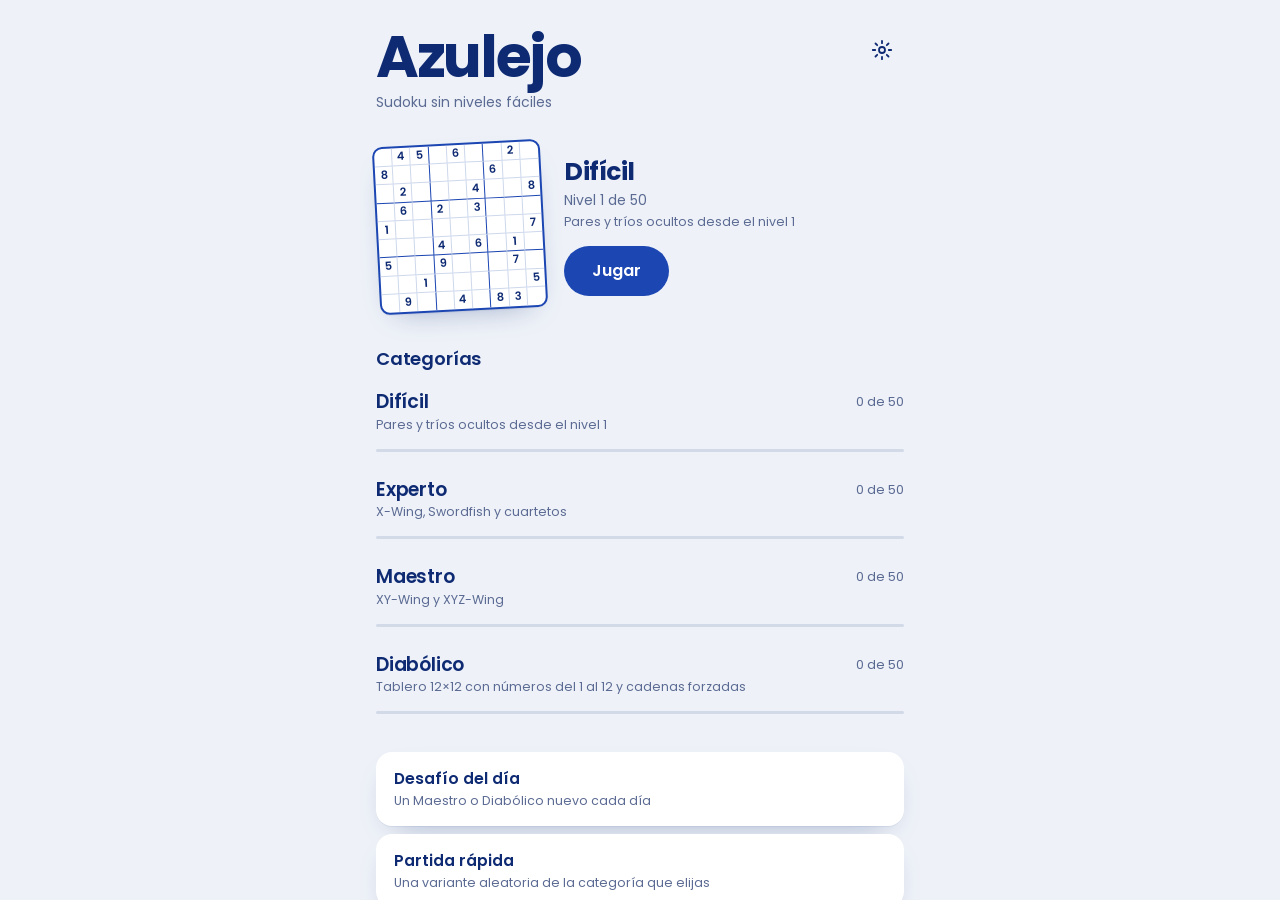
==== commit 562514dc: "Diabólico en 12×12 y toda la interfaz en Poppins - Motor generalizado a tableros N×N (9×9 y 12×12 co" ====
--- a/index.html
+++ b/index.html
@@ -13,10 +13,9 @@
   <link rel="manifest" href="manifest.webmanifest">
   <link rel="apple-touch-icon" href="icons/apple-touch-icon.png">
   <link rel="icon" href="icons/icon.svg" type="image/svg+xml">
-  <link rel="preload" href="fonts/bodoni-moda.woff2" as="font" type="font/woff2" crossorigin>
+  <link rel="preload" href="fonts/poppins-400.woff2" as="font" type="font/woff2" crossorigin>
   <link rel="preload" href="fonts/poppins-600.woff2" as="font" type="font/woff2" crossorigin>
   <link rel="preload" href="fonts/poppins-700.woff2" as="font" type="font/woff2" crossorigin>
-  <link rel="preload" href="fonts/instrument-sans.woff2" as="font" type="font/woff2" crossorigin>
   <link rel="stylesheet" href="css/style.css">
   <title>Azulejo — Sudoku difícil</title>
 </head>
--- a/css/style.css
+++ b/css/style.css
@@ -1,31 +1,10 @@
 /* ─────────────────────────────────────────────
    Azulejo — porcelana y cobalto
    ───────────────────────────────────────────── */
-@font-face {
-  font-family: 'Bodoni Moda';
-  src: url(../fonts/bodoni-moda.woff2) format('woff2-variations'), url(../fonts/bodoni-moda.woff2) format('woff2');
-  font-weight: 400 900;
-  font-style: normal;
-  font-display: swap;
-}
-@font-face {
-  font-family: 'Bodoni Moda';
-  src: url(../fonts/bodoni-moda-italic.woff2) format('woff2-variations'), url(../fonts/bodoni-moda-italic.woff2) format('woff2');
-  font-weight: 400 900;
-  font-style: italic;
-  font-display: swap;
-}
+@font-face { font-family: 'Poppins'; src: url(../fonts/poppins-400.woff2) format('woff2'); font-weight: 400; font-style: normal; font-display: swap; }
 @font-face { font-family: 'Poppins'; src: url(../fonts/poppins-500.woff2) format('woff2'); font-weight: 500; font-style: normal; font-display: swap; }
 @font-face { font-family: 'Poppins'; src: url(../fonts/poppins-600.woff2) format('woff2'); font-weight: 600; font-style: normal; font-display: swap; }
 @font-face { font-family: 'Poppins'; src: url(../fonts/poppins-700.woff2) format('woff2'); font-weight: 700; font-style: normal; font-display: swap; }
-@font-face {
-  font-family: 'Instrument Sans';
-  src: url(../fonts/instrument-sans.woff2) format('woff2-variations'), url(../fonts/instrument-sans.woff2) format('woff2');
-  font-weight: 400 700;
-  font-stretch: 75% 100%;
-  font-style: normal;
-  font-display: swap;
-}
 
 :root {
   --bg: #EEF2F8;
@@ -46,9 +25,8 @@
   --hair: rgba(14, 42, 115, .12);
   --shadow: 0 1px 0 rgba(14, 42, 115, .06), 0 12px 32px -18px rgba(14, 42, 115, .45);
 
-  --serif: 'Bodoni Moda', 'Didot', 'Bodoni 72', ui-serif, Georgia, serif;
-  --sans: 'Instrument Sans', -apple-system, system-ui, sans-serif;
   --num: 'Poppins', -apple-system, system-ui, sans-serif;
+  --sans: var(--num);
 
   --pad-x: max(16px, env(safe-area-inset-left));
   --safe-top: env(safe-area-inset-top);
@@ -105,8 +83,8 @@
   background: var(--bg);
   color: var(--ink);
   font-family: var(--sans);
-  font-size: 16px;
-  line-height: 1.45;
+  font-size: 15px;
+  line-height: 1.5;
   -webkit-font-smoothing: antialiased;
   -webkit-text-size-adjust: 100%;
   overscroll-behavior: none;
@@ -146,7 +124,7 @@
   display: inline-flex; align-items: center; justify-content: center;
   height: 50px; padding: 0 28px; border-radius: 999px;
   background: var(--cobalt); color: var(--on-cobalt);
-  font-weight: 600; font-size: 17px; letter-spacing: .01em;
+  font-weight: 600; font-size: 16px;
   transition: transform .12s ease, background .2s;
 }
 .btn-primary:active { transform: scale(.97); background: var(--cobalt-strong); }
@@ -164,14 +142,12 @@
   padding-top: 18px;
 }
 .wordmark {
-  font-family: var(--serif);
-  font-weight: 500; font-style: italic;
-  font-size: clamp(52px, 16vw, 76px);
-  line-height: .9; letter-spacing: -.02em;
+  font-weight: 700;
+  font-size: clamp(40px, 12.5vw, 58px);
+  line-height: 1; letter-spacing: -.04em;
   margin: 0; color: var(--ink);
-  font-variation-settings: 'opsz' 96;
-}
-.tagline { margin: 10px 0 0; color: var(--ink-soft); font-size: 15px; }
+}
+.tagline { margin: 6px 0 0; color: var(--ink-soft); font-size: 14px; }
 
 .hero {
   display: grid; grid-template-columns: auto 1fr; gap: 20px; align-items: center;
@@ -180,37 +156,37 @@
 .tile {
   --t: clamp(128px, 38vw, 168px);
   width: var(--t); height: var(--t);
-  display: grid; grid-template-columns: repeat(9, 1fr);
+  --tn: 9;
+  display: grid; grid-template-columns: repeat(var(--tn), 1fr);
   background: var(--surface);
   border: 2px solid var(--box); border-radius: 10px;
   box-shadow: var(--shadow);
   overflow: hidden;
-  grid-template-rows: repeat(9, 1fr);
+  grid-template-rows: repeat(var(--tn), 1fr);
   transform: rotate(-3deg);
 }
 .tile span {
   display: grid; place-items: center;
   font-family: var(--num); font-weight: 600;
-  font-size: calc(var(--t) / 14.5); line-height: 1; min-height: 0; color: var(--ink);
+  font-size: calc(var(--t) / (var(--tn) * 1.65)); line-height: 1; min-height: 0; min-width: 0; color: var(--ink); letter-spacing: -.04em;
   border-right: 1px solid var(--line); border-bottom: 1px solid var(--line);
 }
-.tile span:nth-child(9n) { border-right: 0; }
-.tile span:nth-child(9n + 3), .tile span:nth-child(9n + 6) { border-right: 1.5px solid var(--box); }
-.tile span:nth-child(n + 19):nth-child(-n + 27),
-.tile span:nth-child(n + 46):nth-child(-n + 54) { border-bottom: 1.5px solid var(--box); }
-.tile span:nth-child(n + 73) { border-bottom: 0; }
+.tile span.br { border-right: 1.5px solid var(--box); }
+.tile span.bb { border-bottom: 1.5px solid var(--box); }
+.tile span.lc { border-right: 0; }
+.tile span.lr { border-bottom: 0; }
 .tile span.u { color: var(--cobalt); font-weight: 500; }
 
 .hero-tier {
-  margin: 0; font-family: var(--serif); font-style: italic;
-  font-size: 30px; line-height: 1; font-weight: 500;
-}
-.hero-level { margin: 6px 0 0; font-size: 15px; color: var(--ink-soft); font-variant-numeric: tabular-nums; }
-.hero-note { margin: 2px 0 16px; font-size: 13px; color: var(--ink-soft); }
+  margin: 0; letter-spacing: -.02em;
+  font-size: 25px; line-height: 1.1; font-weight: 700;
+}
+.hero-level { margin: 4px 0 0; font-size: 14px; color: var(--ink-soft); font-variant-numeric: tabular-nums; }
+.hero-note { margin: 2px 0 16px; font-size: 12.5px; line-height: 1.4; color: var(--ink-soft); }
 
 .section-title {
-  font-family: var(--serif); font-weight: 500;
-  font-size: 22px; margin: 0 0 6px;
+  font-weight: 600; letter-spacing: -.01em;
+  font-size: 18px; margin: 0 0 4px;
 }
 .tier-list { list-style: none; margin: 0; padding: 0; }
 .tier-row {
@@ -219,9 +195,9 @@
   padding: 14px 0 12px;
 }
 .tier-row:active { opacity: .6; }
-.tier-name { font-family: var(--serif); font-size: 24px; font-weight: 500; line-height: 1.15; }
-.tier-count { align-self: center; font-size: 14px; color: var(--ink-soft); font-variant-numeric: tabular-nums; }
-.tier-desc { grid-column: 1 / -1; font-size: 13.5px; color: var(--ink-soft); }
+.tier-name { font-size: 19px; font-weight: 600; line-height: 1.25; letter-spacing: -.01em; }
+.tier-count { align-self: center; font-size: 13px; color: var(--ink-soft); font-variant-numeric: tabular-nums; }
+.tier-desc { grid-column: 1 / -1; font-size: 12.5px; color: var(--ink-soft); }
 .tier-bar {
   grid-column: 1 / -1; height: 3px; margin-top: 12px; border-radius: 3px;
   background: var(--hair); overflow: hidden;
@@ -235,12 +211,12 @@
   display: grid; gap: 2px;
 }
 .extra:active { transform: scale(.99); }
-.extra-name { font-weight: 600; font-size: 16.5px; }
-.extra-sub { font-size: 13.5px; color: var(--ink-soft); }
+.extra-name { font-weight: 600; font-size: 15.5px; }
+.extra-sub { font-size: 12.5px; color: var(--ink-soft); }
 .extra.is-done .extra-name::after { content: '  ✓'; color: var(--gold); }
 
 .install-tip {
-  margin: 22px 0 0; font-size: 13.5px; color: var(--ink-soft);
+  margin: 22px 0 0; font-size: 12.5px; color: var(--ink-soft);
   padding: 12px 14px; border: 1px dashed var(--line); border-radius: 12px;
 }
 
@@ -249,12 +225,12 @@
   display: grid; grid-template-columns: 44px 1fr auto; align-items: center; gap: 8px;
   min-height: 48px;
 }
-.bar-title { margin: 0; font-family: var(--serif); font-weight: 500; font-style: italic; font-size: 26px; line-height: 1; }
-.bar-aside { font-size: 14px; color: var(--ink-soft); padding-right: 4px; font-variant-numeric: tabular-nums; }
+.bar-title { margin: 0; font-weight: 700; font-size: 22px; line-height: 1.1; letter-spacing: -.02em; }
+.bar-aside { font-size: 13px; color: var(--ink-soft); padding-right: 4px; font-variant-numeric: tabular-nums; }
 
 /* ─── Niveles ─── */
 #levels { max-width: 560px; margin: 0 auto; }
-.levels-desc { color: var(--ink-soft); font-size: 14px; margin: 6px 0 18px 52px; }
+.levels-desc { color: var(--ink-soft); font-size: 13px; margin: 6px 0 18px 52px; }
 .level-grid {
   display: grid; grid-template-columns: repeat(5, 1fr); gap: 10px;
   padding-bottom: 20px;
@@ -266,7 +242,7 @@
   font-family: var(--num); font-size: 19px; font-weight: 600;
   position: relative;
 }
-.lvl small { font-family: var(--sans); font-size: 10.5px; color: inherit; opacity: .8; margin-top: 1px; font-variant-numeric: tabular-nums; }
+.lvl small { font-size: 10px; font-weight: 500; color: inherit; opacity: .8; margin-top: 1px; font-variant-numeric: tabular-nums; }
 .lvl.done { background: var(--cobalt); color: var(--on-cobalt); }
 .lvl.current { box-shadow: inset 0 0 0 2px var(--cobalt), var(--shadow); }
 .lvl.locked { background: transparent; box-shadow: inset 0 0 0 1px var(--hair); color: var(--ink-soft); opacity: .55; }
@@ -285,8 +261,8 @@
 }
 .game-bar { grid-template-columns: 44px 1fr auto; margin-left: -10px; }
 .game-title { display: flex; flex-direction: column; align-items: center; line-height: 1.1; }
-.g-tier { font-family: var(--serif); font-style: italic; font-size: 21px; font-weight: 500; }
-.g-level { font-size: 12.5px; color: var(--ink-soft); font-variant-numeric: tabular-nums; }
+.g-tier { font-size: 17px; font-weight: 700; letter-spacing: -.01em; }
+.g-level { font-size: 11.5px; color: var(--ink-soft); font-variant-numeric: tabular-nums; }
 .timer {
   height: 36px; padding: 0 8px 0 12px; border-radius: 999px;
   display: inline-flex; align-items: center; gap: 4px;
@@ -298,7 +274,7 @@
 
 .status {
   display: flex; justify-content: space-between;
-  font-size: 13px; color: var(--ink-soft);
+  font-size: 12.5px; color: var(--ink-soft);
   margin: auto 0 8px; padding: 8px 2px 0;
   font-variant-numeric: tabular-nums;
 }
@@ -308,7 +284,7 @@
 .board-wrap { position: relative; width: var(--board); height: var(--board); flex: none; }
 .board {
   width: 100%; height: 100%;
-  display: grid; grid-template-columns: repeat(3, 1fr); grid-template-rows: repeat(3, 1fr);
+  display: grid; grid-template-columns: repeat(var(--bx, 3), 1fr); grid-template-rows: repeat(var(--by, 3), 1fr);
   gap: 2px;
   background: var(--box);
   border: 2px solid var(--box);
@@ -317,7 +293,7 @@
   box-shadow: var(--shadow);
 }
 .box {
-  display: grid; grid-template-columns: repeat(3, 1fr); grid-template-rows: repeat(3, 1fr);
+  display: grid; grid-template-columns: repeat(var(--bc, 3), 1fr); grid-template-rows: repeat(var(--br, 3), 1fr);
   gap: 1px; background: var(--line);
 }
 .cell {
@@ -330,9 +306,10 @@
 }
 .cell .v {
   font-family: var(--num);
-  font-size: calc(var(--board) / 15);
+  font-size: calc(var(--board) / (var(--n, 9) * 1.67));
   font-weight: 600;
   line-height: 1;
+  letter-spacing: -.04em;
   padding-top: .08em;
   pointer-events: none;
 }
@@ -342,14 +319,14 @@
 .cell.err { background: var(--error-bg); }
 .cell .n {
   position: absolute; inset: 2px;
-  display: grid; grid-template-columns: repeat(3, 1fr); grid-template-rows: repeat(3, 1fr);
+  display: grid; grid-template-columns: repeat(3, minmax(0, 1fr)); grid-template-rows: repeat(var(--nr, 3), minmax(0, 1fr));
   pointer-events: none;
 }
 .cell .n i {
   font-style: normal; display: grid; place-items: center;
   font-family: var(--num);
-  font-size: calc(var(--board) / 34);
-  font-weight: 500; line-height: 1;
+  font-size: calc(var(--board) / (var(--n, 9) * 3.8));
+  font-weight: 500; line-height: 1; letter-spacing: -.05em;
   color: var(--ink-soft);
   font-variant-numeric: tabular-nums;
   visibility: hidden;
@@ -404,11 +381,11 @@
 .hint-actions .btn-quiet { height: 36px; padding: 0 14px; }
 .btn-small {
   height: 36px; padding: 0 16px; border-radius: 999px;
-  background: var(--cobalt); color: var(--on-cobalt); font-weight: 600; font-size: 15px;
+  background: var(--cobalt); color: var(--on-cobalt); font-weight: 600; font-size: 14px;
 }
 .btn-small:active { background: var(--cobalt-strong); }
-.hint-tech { margin: 0; font-family: var(--serif); font-style: italic; font-weight: 600; font-size: 18px; line-height: 1.2; }
-.hint-text { margin: 2px 0 0; font-size: 13.5px; line-height: 1.35; color: var(--ink); max-width: 60ch; }
+.hint-tech { margin: 0; font-weight: 700; font-size: 16px; line-height: 1.3; }
+.hint-text { margin: 2px 0 0; font-size: 13px; line-height: 1.35; color: var(--ink); max-width: 60ch; }
 
 .tools {
   display: grid; grid-template-columns: repeat(5, 1fr);
@@ -418,7 +395,7 @@
   position: relative;
   display: flex; flex-direction: column; align-items: center; gap: 3px;
   padding: 6px 0; border-radius: 12px; color: var(--ink);
-  font-size: 12px; font-weight: 500;
+  font-size: 11.5px; font-weight: 500;
 }
 .tool svg { width: 25px; height: 25px; }
 .tool:active { background: var(--peer); }
@@ -434,7 +411,7 @@
 .tool.armed { color: var(--gold); }
 
 .pad {
-  display: grid; grid-template-columns: repeat(9, 1fr); gap: 5px;
+  display: grid; grid-template-columns: repeat(var(--pc, 9), 1fr); gap: 5px;
   margin-top: 8px;
 }
 .key {
@@ -464,8 +441,8 @@
 @keyframes sheet-up { from { transform: translateY(40px); opacity: 0; } }
 .sheet::backdrop { background: rgba(8, 18, 48, .42); -webkit-backdrop-filter: blur(3px); backdrop-filter: blur(3px); }
 .sheet-body { padding: 26px 22px calc(var(--safe-bottom) + 16px); }
-.sheet-title { margin: 0; font-family: var(--serif); font-weight: 500; font-style: italic; font-size: 32px; line-height: 1.05; }
-.sheet-sub { margin: 6px 0 0; color: var(--ink-soft); font-size: 14.5px; }
+.sheet-title { margin: 0; font-weight: 700; font-size: 26px; line-height: 1.15; letter-spacing: -.02em; }
+.sheet-sub { margin: 6px 0 0; color: var(--ink-soft); font-size: 13.5px; }
 .sheet-actions { display: grid; gap: 6px; margin-top: 22px; }
 .sheet-actions .btn-primary { width: 100%; }
 
@@ -476,7 +453,7 @@
 .win-stats div + div { border-left: 1px solid var(--hair); }
 .win-stats dt { font-size: 12.5px; color: var(--ink-soft); }
 .win-stats dd { margin: 4px 0 0; font-family: var(--num); font-size: 22px; font-weight: 600; font-variant-numeric: tabular-nums; }
-.win-note { margin: 14px 0 0; font-size: 14px; color: var(--ink-soft); }
+.win-note { margin: 14px 0 0; font-size: 13.5px; color: var(--ink-soft); }
 .win-note b { color: var(--ink); font-weight: 600; }
 
 .menu { display: grid; margin-top: 14px; }
@@ -485,18 +462,18 @@
   display: grid; gap: 1px;
 }
 .menu-item:last-child { border-bottom: 0; }
-.menu-item span { font-weight: 600; font-size: 16px; }
-.menu-item small { font-size: 13px; color: var(--ink-soft); }
+.menu-item span { font-weight: 600; font-size: 15px; }
+.menu-item small { font-size: 12.5px; color: var(--ink-soft); }
 .menu-item:active { opacity: .6; }
-.menu-item .q-name { font-family: var(--serif); font-weight: 500; font-size: 22px; }
+.menu-item .q-name { font-weight: 700; font-size: 17px; }
 
 .settings { margin-top: 12px; }
 .switch-row {
   display: grid; grid-template-columns: 1fr auto; align-items: center; gap: 14px;
   padding: 12px 0; border-bottom: 1px solid var(--hair); cursor: pointer;
 }
-.switch-row b { display: block; font-weight: 600; font-size: 15.5px; }
-.switch-row small { display: block; font-size: 13px; color: var(--ink-soft); }
+.switch-row b { display: block; font-weight: 600; font-size: 14.5px; }
+.switch-row small { display: block; font-size: 12.5px; color: var(--ink-soft); }
 .switch-row input { position: absolute; opacity: 0; pointer-events: none; }
 .switch-row i {
   width: 50px; height: 30px; border-radius: 999px; background: var(--line); position: relative;
@@ -509,9 +486,9 @@
 .switch-row input:checked + i { background: var(--cobalt); }
 .switch-row input:checked + i::after { transform: translateX(20px); }
 .seg-row { padding: 14px 0 4px; display: grid; gap: 10px; }
-.seg-row b { font-weight: 600; font-size: 15.5px; }
+.seg-row b { font-weight: 600; font-size: 14.5px; }
 .seg { display: grid; grid-template-columns: repeat(3, 1fr); background: var(--peer); border-radius: 12px; padding: 3px; }
-.seg button { height: 36px; border-radius: 9px; font-size: 14px; font-weight: 500; color: var(--ink-soft); }
+.seg button { height: 36px; border-radius: 9px; font-size: 13px; font-weight: 500; color: var(--ink-soft); }
 .seg button[aria-checked="true"] { background: var(--surface); color: var(--ink); box-shadow: 0 1px 3px rgba(0, 0, 0, .12); }
 
 .stats { margin-top: 14px; }
@@ -519,8 +496,8 @@
   display: grid; grid-template-columns: 1fr auto auto; gap: 16px; align-items: baseline;
   padding: 12px 0; border-bottom: 1px solid var(--hair); font-variant-numeric: tabular-nums;
 }
-.stat-row .s-name { font-family: var(--serif); font-size: 21px; font-weight: 500; }
-.stat-row .s-val { font-size: 14px; color: var(--ink-soft); text-align: right; }
+.stat-row .s-name { font-size: 16px; font-weight: 600; }
+.stat-row .s-val { font-size: 13px; color: var(--ink-soft); text-align: right; }
 .stat-row .s-val b { color: var(--ink); font-weight: 600; }
 .stat-total { display: grid; grid-template-columns: repeat(3, 1fr); text-align: center; margin-bottom: 8px; }
 .stat-total dd { margin: 0; font-family: var(--num); font-size: 26px; font-weight: 600; }
@@ -530,7 +507,7 @@
   position: fixed; left: 50%; bottom: calc(var(--safe-bottom) + 150px);
   transform: translate(-50%, 20px); opacity: 0; pointer-events: none;
   background: var(--ink); color: var(--bg);
-  padding: 10px 16px; border-radius: 12px; font-size: 14px; font-weight: 500;
+  padding: 10px 16px; border-radius: 12px; font-size: 13.5px; font-weight: 500;
   max-width: calc(100vw - 40px); text-align: center;
   transition: opacity .2s, transform .2s;
   z-index: 10;
@@ -548,6 +525,19 @@
   .key { height: 64px; font-size: 28px; }
 }
 
+/* Tablero 12×12: teclado en dos filas de seis y márgenes más finos */
+#game.n12 { padding-left: max(10px, env(safe-area-inset-left)); padding-right: max(10px, env(safe-area-inset-right)); }
+#game.n12 .key { height: 46px; font-size: 22px; }
+#game.n12 .key small { display: none; }
+#game.n12 .pad.notes .key { font-size: 17px; }
+#game.n12 .cell .n { inset: 1px 1px 2px; }
+#game.n12 .cell .n i { font-size: calc(var(--board) / 50); letter-spacing: -.06em; }
+#game.n12 .cell .n i.hl { border-radius: 2px; }
+@media (min-height: 820px) {
+  #game.n12 .key { height: 54px; font-size: 24px; }
+  #game.n12 .key small { display: block; }
+}
+
 @media (prefers-reduced-motion: reduce) {
   *, *::before, *::after { animation-duration: .01ms !important; animation-delay: 0ms !important; transition-duration: .01ms !important; }
 }
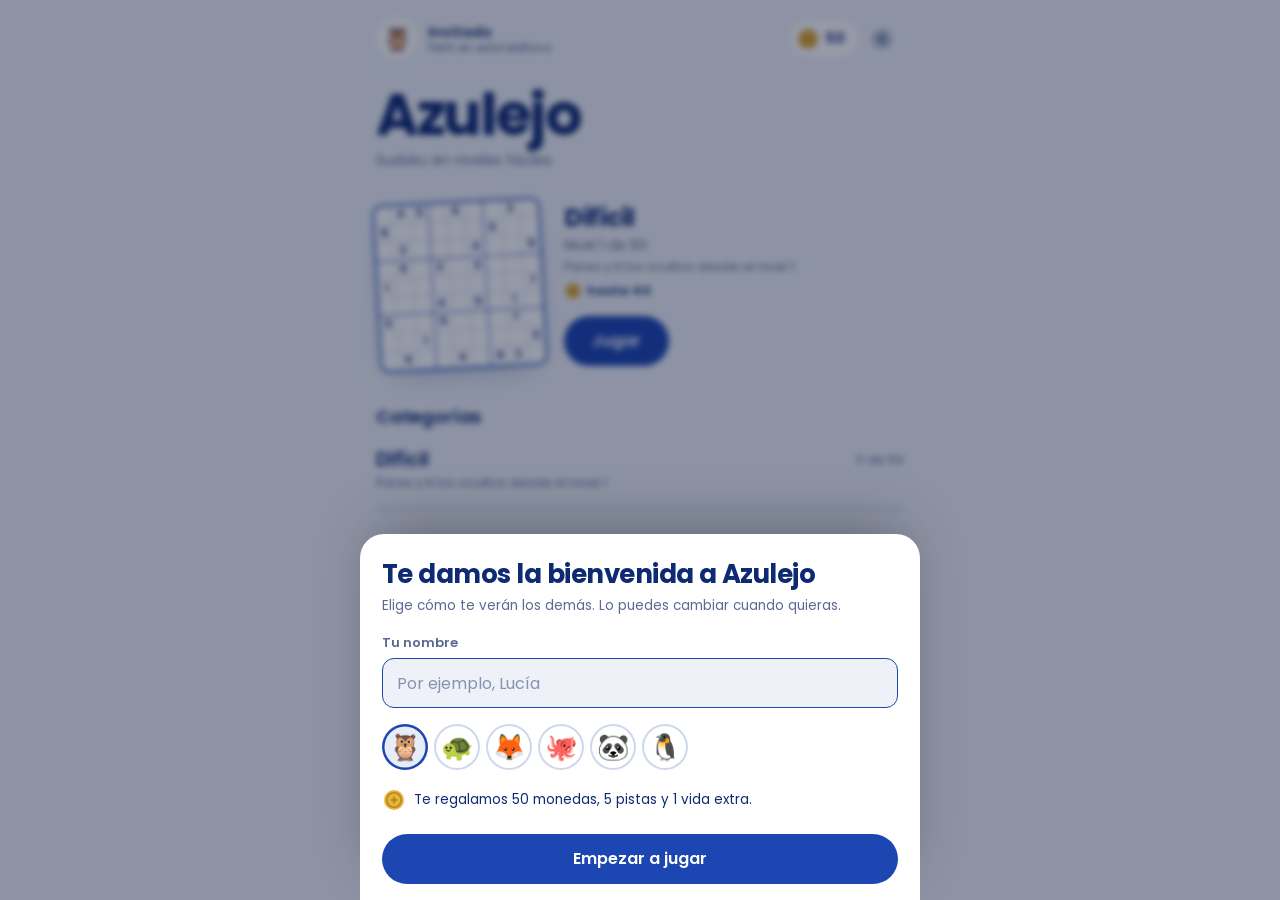
==== commit 7623bfd6: "Perfiles con cuenta en la nube, monedas, tienda, logros y ranking - Cuentas con Supabase (registro, " ====
--- a/index.html
+++ b/index.html
@@ -32,25 +32,43 @@
       <symbol id="i-gear" viewBox="0 0 24 24"><circle cx="12" cy="12" r="3" fill="none" stroke="currentColor" stroke-width="1.8"/><path d="M12 2.8v2.4M12 18.8v2.4M2.8 12h2.4M18.8 12h2.4M5.5 5.5l1.7 1.7M16.8 16.8l1.7 1.7M5.5 18.5l1.7-1.7M16.8 7.2l1.7-1.7" fill="none" stroke="currentColor" stroke-width="1.8" stroke-linecap="round"/></symbol>
       <symbol id="i-lock" viewBox="0 0 24 24"><rect x="6" y="11" width="12" height="9" rx="2" fill="none" stroke="currentColor" stroke-width="1.6"/><path d="M8.5 11V8.5a3.5 3.5 0 017 0V11" fill="none" stroke="currentColor" stroke-width="1.6"/></symbol>
       <symbol id="i-star" viewBox="0 0 24 24"><path d="M12 1.5c.9 4.6 2.4 6.6 4.6 7.9 1.6.9 3.6 1.6 5.9 2.6-2.3 1-4.3 1.7-5.9 2.6-2.2 1.3-3.7 3.3-4.6 7.9-.9-4.6-2.4-6.6-4.6-7.9C5.8 13.7 3.8 13 1.5 12c2.3-1 4.3-1.7 5.9-2.6C9.6 8.1 11.1 6.1 12 1.5z"/></symbol>
+      <symbol id="i-rate" viewBox="0 0 24 24"><path d="M12 2.6l2.9 5.9 6.5.9-4.7 4.6 1.1 6.5L12 17.4l-5.8 3.1 1.1-6.5-4.7-4.6 6.5-.9z" stroke-linejoin="round"/></symbol>
+      <symbol id="i-coin" viewBox="0 0 24 24"><circle cx="12" cy="12" r="10" fill="#E7B53C"/><circle cx="12" cy="12" r="7.2" fill="none" stroke="#B9871C" stroke-width="1.6"/><path d="M12 7.6l1.3 3.1 3.1 1.3-3.1 1.3L12 16.4l-1.3-3.1L7.6 12l3.1-1.3z" fill="#B9871C"/></symbol>
+      <symbol id="i-bag" viewBox="0 0 24 24"><path d="M5 8h14l-1 12H6L5 8z" fill="none" stroke="currentColor" stroke-width="1.8" stroke-linejoin="round"/><path d="M9 10V6.5a3 3 0 016 0V10" fill="none" stroke="currentColor" stroke-width="1.8" stroke-linecap="round"/></symbol>
+      <symbol id="i-trophy" viewBox="0 0 24 24"><path d="M7 4h10v5a5 5 0 01-10 0V4z" fill="none" stroke="currentColor" stroke-width="1.8" stroke-linejoin="round"/><path d="M7 6H4v1.5A3.5 3.5 0 007.5 11M17 6h3v1.5a3.5 3.5 0 01-3.5 3.5M12 14v4M8.5 20h7" fill="none" stroke="currentColor" stroke-width="1.8" stroke-linecap="round"/></symbol>
+      <symbol id="i-book" viewBox="0 0 24 24"><path d="M4 5.5A1.5 1.5 0 015.5 4H11v16H5.5A1.5 1.5 0 014 18.5v-13zM20 5.5A1.5 1.5 0 0018.5 4H13v16h5.5a1.5 1.5 0 001.5-1.5v-13z" fill="none" stroke="currentColor" stroke-width="1.8" stroke-linejoin="round"/></symbol>
+      <symbol id="i-chart" viewBox="0 0 24 24"><path d="M5 20V11M12 20V5M19 20v-7" fill="none" stroke="currentColor" stroke-width="2" stroke-linecap="round"/></symbol>
+      <symbol id="i-heart" viewBox="0 0 24 24"><path d="M12 20s-7.5-4.6-7.5-10A4.3 4.3 0 0112 7.3 4.3 4.3 0 0119.5 10c0 5.4-7.5 10-7.5 10z" stroke-linejoin="round"/></symbol>
+      <symbol id="i-cloud" viewBox="0 0 24 24"><path d="M7 18h10.5a4 4 0 00.6-8A6 6 0 006.5 9.5 4.3 4.3 0 007 18z" fill="none" stroke="currentColor" stroke-width="1.8" stroke-linejoin="round"/></symbol>
+      <symbol id="i-check" viewBox="0 0 24 24"><path d="M5 12.5l4.5 4.5L19 7.5" fill="none" stroke="currentColor" stroke-width="2.2" stroke-linecap="round" stroke-linejoin="round"/></symbol>
+      <symbol id="i-bolt" viewBox="0 0 24 24"><path d="M13 2L4 14h7l-1 8 9-12h-7z" stroke-linejoin="round"/></symbol>
     </defs>
   </svg>
 
   <!-- ─────────── Inicio ─────────── -->
   <main id="home" class="screen is-active" aria-label="Inicio">
-    <header class="home-head">
-      <div>
-        <h1 class="wordmark">Azulejo</h1>
-        <p class="tagline">Sudoku sin niveles fáciles</p>
-      </div>
-      <button class="icon-btn" id="settingsBtn" aria-label="Ajustes"><svg><use href="#i-gear"/></svg></button>
-    </header>
+    <header class="topbar">
+      <button class="me-chip" id="meChip" aria-label="Abrir perfil">
+        <span class="avatar" id="meAvatar">🦉</span>
+        <span class="me-text"><b id="meName">Invitado</b><small id="meState">Perfil en este teléfono</small></span>
+      </button>
+      <div class="topbar-right">
+        <button class="coin-pill" id="coinPill" aria-label="Monedas. Abrir la tienda"><svg><use href="#i-coin"/></svg><span id="coinCount">0</span></button>
+        <button class="icon-btn" id="settingsBtn" aria-label="Ajustes"><svg><use href="#i-gear"/></svg></button>
+      </div>
+    </header>
+
+    <div class="brand">
+      <h1 class="wordmark">Azulejo</h1>
+      <p class="tagline">Sudoku sin niveles fáciles</p>
+    </div>
 
     <section class="hero" id="hero">
       <div class="tile" id="heroTile" aria-hidden="true"></div>
       <div class="hero-text">
         <p class="hero-tier" id="heroTier">Difícil</p>
         <p class="hero-level" id="heroLevel">Nivel 1</p>
-        <p class="hero-note" id="heroNote">Requiere pares y tríos ocultos</p>
+        <p class="hero-note" id="heroNote"></p>
         <button class="btn-primary" id="playBtn">Jugar</button>
       </div>
     </section>
@@ -64,19 +82,22 @@
       <button class="extra" id="dailyBtn">
         <span class="extra-name">Desafío del día</span>
         <span class="extra-sub" id="dailySub">Un Maestro o Diabólico nuevo cada día</span>
+        <span class="extra-reward" id="dailyReward"></span>
       </button>
       <button class="extra" id="quickBtn">
         <span class="extra-name">Partida rápida</span>
         <span class="extra-sub">Una variante aleatoria de la categoría que elijas</span>
       </button>
-      <button class="extra" id="statsBtn">
-        <span class="extra-name">Estadísticas</span>
-        <span class="extra-sub" id="statsSub">Tus tiempos y racha</span>
-      </button>
+      <div class="extra-grid">
+        <button class="tile-btn" id="shopBtn"><svg><use href="#i-bag"/></svg><b>Tienda</b><small>Temas, avatares y pistas</small></button>
+        <button class="tile-btn" id="rankBtn"><svg><use href="#i-trophy"/></svg><b>Ranking</b><small id="rankSub">Compite con otros jugadores</small></button>
+        <button class="tile-btn" id="techBtn"><svg><use href="#i-book"/></svg><b>Técnicas</b><small>Aprende a resolver</small></button>
+        <button class="tile-btn" id="statsBtn"><svg><use href="#i-chart"/></svg><b>Estadísticas</b><small id="statsSub">Tus tiempos</small></button>
+      </div>
     </section>
 
     <p class="install-tip" id="installTip" hidden>
-      Para jugar a pantalla completa, toca <b>Compartir</b> y luego <b>Añadir a pantalla de inicio</b>.
+      Para jugar a pantalla completa, toca <b>Compartir</b> y luego <b>Añadir a pantalla de inicio</b>. Así Safari tampoco borra tus datos.
       <button class="link-btn" id="installClose">Entendido</button>
     </p>
   </main>
@@ -90,6 +111,66 @@
     </header>
     <p class="levels-desc" id="levelsDesc"></p>
     <div class="level-grid" id="levelGrid"></div>
+  </main>
+
+  <!-- ─────────── Perfil ─────────── -->
+  <main id="profile" class="screen" aria-label="Perfil">
+    <header class="bar">
+      <button class="icon-btn" data-go="home" aria-label="Volver"><svg><use href="#i-back"/></svg></button>
+      <h2 class="bar-title">Perfil</h2>
+      <span></span>
+    </header>
+    <section class="me-card">
+      <button class="avatar avatar-xl" id="pAvatar" aria-label="Cambiar avatar">🦉</button>
+      <div class="me-card-text">
+        <label class="visually-hidden" for="pName">Nombre</label>
+        <input id="pName" class="name-input" maxlength="20" placeholder="Tu nombre" autocomplete="nickname" enterkeyhint="done">
+        <p class="me-sub" id="pSub">Toca tu avatar para cambiarlo</p>
+      </div>
+    </section>
+    <section class="account" id="accountBox"></section>
+    <dl class="me-stats" id="pStats"></dl>
+    <h3 class="section-title section-split">Logros <small id="achCount"></small></h3>
+    <ul class="achievements" id="achList"></ul>
+  </main>
+
+  <!-- ─────────── Tienda ─────────── -->
+  <main id="shop" class="screen" aria-label="Tienda">
+    <header class="bar">
+      <button class="icon-btn" id="shopBack" aria-label="Volver"><svg><use href="#i-back"/></svg></button>
+      <h2 class="bar-title">Tienda</h2>
+      <span class="coin-pill static"><svg><use href="#i-coin"/></svg><span id="shopCoins">0</span></span>
+    </header>
+    <p class="shop-note">Ganas monedas al resolver niveles. Con tres estrellas ganas el doble.</p>
+    <div class="seg shop-tabs" role="tablist" aria-label="Secciones de la tienda">
+      <button role="tab" data-tab="help">Ayudas</button>
+      <button role="tab" data-tab="themes">Temas</button>
+      <button role="tab" data-tab="avatars">Avatares</button>
+      <button role="tab" data-tab="effects">Efectos</button>
+    </div>
+    <div class="shop-list" id="shopList"></div>
+  </main>
+
+  <!-- ─────────── Ranking ─────────── -->
+  <main id="ranking" class="screen" aria-label="Ranking">
+    <header class="bar">
+      <button class="icon-btn" data-go="home" aria-label="Volver"><svg><use href="#i-back"/></svg></button>
+      <h2 class="bar-title">Ranking</h2>
+      <span class="bar-aside" id="rankAside"></span>
+    </header>
+    <p class="levels-desc">Cada nivel suma puntos según su categoría y tus estrellas. El desafío del día suma 30.</p>
+    <div id="rankBody" class="rank-body"></div>
+  </main>
+
+  <!-- ─────────── Técnicas ─────────── -->
+  <main id="techniques" class="screen" aria-label="Técnicas">
+    <header class="bar">
+      <button class="icon-btn" id="techBack" aria-label="Volver"><svg><use href="#i-back"/></svg></button>
+      <h2 class="bar-title">Técnicas</h2>
+      <span></span>
+    </header>
+    <p class="levels-desc">De la más sencilla a la más difícil. Las pistas te señalan cuál usar en cada momento.</p>
+    <ol class="tech-list" id="techList"></ol>
   </main>
 
   <!-- ─────────── Juego ─────────── -->
@@ -107,45 +188,40 @@
 
     <div class="status">
       <span id="errWrap">Errores <b id="errCount">0</b></span>
-      <span>Pistas <b id="hintCount">0</b></span>
+      <span class="live-stars" id="liveStars" aria-label="Estrellas posibles"></span>
     </div>
 
     <div class="board-wrap">
       <div class="board" id="board" role="grid" aria-label="Tablero de sudoku"></div>
-      <div class="ornaments" aria-hidden="true">
-        <svg style="left:33.333%;top:33.333%"><use href="#i-star"/></svg>
-        <svg style="left:66.666%;top:33.333%"><use href="#i-star"/></svg>
-        <svg style="left:33.333%;top:66.666%"><use href="#i-star"/></svg>
-        <svg style="left:66.666%;top:66.666%"><use href="#i-star"/></svg>
-      </div>
+      <div class="ornaments" aria-hidden="true"></div>
     </div>
 
     <div class="controls">
-    <div class="tools" role="toolbar" aria-label="Herramientas">
-      <button class="tool" id="undoBtn"><svg><use href="#i-undo"/></svg><span>Deshacer</span></button>
-      <button class="tool" id="eraseBtn"><svg><use href="#i-erase"/></svg><span>Borrar</span></button>
-      <button class="tool" id="notesBtn" aria-pressed="false"><svg><use href="#i-pencil"/></svg><span>Notas</span><i class="tool-flag" id="notesFlag">No</i></button>
-      <button class="tool" id="hintBtn"><svg><use href="#i-hint"/></svg><span id="hintLabel">Pista</span></button>
-      <button class="tool" id="moreBtn"><svg><use href="#i-more"/></svg><span>Más</span></button>
-    </div>
-
-    <div class="pad" id="pad" aria-label="Números"></div>
-
-    <div class="hint-card" id="hintCard" hidden>
-      <p class="hint-tech" id="hintTech"></p>
-      <p class="hint-text" id="hintText"></p>
-      <div class="hint-actions">
-        <button class="btn-quiet" id="hintClose">Entendido</button>
-        <button class="btn-small" id="hintReveal">Revelar número</button>
-      </div>
-    </div>
+      <div class="tools" role="toolbar" aria-label="Herramientas">
+        <button class="tool" id="undoBtn"><svg><use href="#i-undo"/></svg><span>Deshacer</span></button>
+        <button class="tool" id="eraseBtn"><svg><use href="#i-erase"/></svg><span>Borrar</span></button>
+        <button class="tool" id="notesBtn" aria-pressed="false"><svg><use href="#i-pencil"/></svg><span>Notas</span><i class="tool-flag" id="notesFlag">No</i></button>
+        <button class="tool" id="hintBtn"><svg><use href="#i-hint"/></svg><span id="hintLabel">Pista</span><i class="tool-flag gold" id="hintFlag">0</i></button>
+        <button class="tool" id="moreBtn"><svg><use href="#i-more"/></svg><span>Más</span></button>
+      </div>
+
+      <div class="pad" id="pad" aria-label="Números"></div>
+
+      <div class="hint-card" id="hintCard" hidden>
+        <p class="hint-tech" id="hintTech"></p>
+        <p class="hint-text" id="hintText"></p>
+        <div class="hint-actions">
+          <button class="btn-quiet" id="hintClose">Entendido</button>
+          <button class="btn-small" id="hintReveal">Revelar número</button>
+        </div>
+      </div>
     </div>
   </main>
 
   <!-- ─────────── Diálogos ─────────── -->
   <dialog class="sheet" id="winDialog">
     <div class="sheet-body win">
-      <svg class="win-star"><use href="#i-star"/></svg>
+      <div class="win-stars" id="winStars" aria-hidden="true"></div>
       <h3 class="sheet-title">Resuelto</h3>
       <p class="sheet-sub" id="winSub">Difícil, nivel 1</p>
       <dl class="win-stats">
@@ -153,6 +229,10 @@
         <div><dt>Errores</dt><dd id="winErr">0</dd></div>
         <div><dt>Pistas</dt><dd id="winHints">0</dd></div>
       </dl>
+      <div class="reward">
+        <p class="reward-total"><svg><use href="#i-coin"/></svg><b id="winCoins">+0</b><span>monedas</span></p>
+        <ul class="reward-lines" id="winLines"></ul>
+      </div>
       <p class="win-note" id="winNote"></p>
       <div class="sheet-actions">
         <button class="btn-primary" id="winNext">Siguiente nivel</button>
@@ -178,7 +258,8 @@
         <button class="menu-item" id="fillNotesBtn"><span>Rellenar notas</span><small>Escribe todos los candidatos posibles en cada celda vacía</small></button>
         <button class="menu-item" id="clearNotesBtn"><span>Borrar todas las notas</span><small>Deja el tablero solo con números</small></button>
         <button class="menu-item" id="restartBtn"><span>Reiniciar nivel</span><small>Vuelve al tablero inicial y pone el reloj a cero</small></button>
-        <button class="menu-item" id="settingsFromGame"><span>Ajustes</span><small>Errores, resaltado y tema</small></button>
+        <button class="menu-item" id="techFromGame"><span>Guía de técnicas</span><small>Repasa cómo funciona cada técnica</small></button>
+        <button class="menu-item" id="settingsFromGame"><span>Ajustes</span><small>Errores, sonido, vibración y tema</small></button>
       </div>
       <div class="sheet-actions">
         <button class="btn-quiet" data-close>Cerrar</button>
@@ -191,17 +272,16 @@
       <h3 class="sheet-title">Ajustes</h3>
       <div class="settings">
         <label class="switch-row"><span><b>Marcar errores</b><small>Un número incorrecto se pinta en rojo y suma un error</small></span><input type="checkbox" data-setting="showErrors"><i></i></label>
-        <label class="switch-row"><span><b>Límite de tres errores</b><small>Al tercer error se pierde la partida</small></span><input type="checkbox" data-setting="errorLimit"><i></i></label>
+        <label class="switch-row"><span><b>Límite de tres errores</b><small>Al tercer error pierdes, salvo que uses una vida extra</small></span><input type="checkbox" data-setting="errorLimit"><i></i></label>
         <label class="switch-row"><span><b>Resaltar números iguales</b><small>Al tocar un 7, se iluminan todos los 7 y sus notas</small></span><input type="checkbox" data-setting="sameHighlight"><i></i></label>
         <label class="switch-row"><span><b>Limpiar notas al escribir</b><small>Quita ese número de las notas de su fila, columna y caja</small></span><input type="checkbox" data-setting="autoNotes"><i></i></label>
         <label class="switch-row"><span><b>Mostrar reloj</b><small>El tiempo se registra aunque lo ocultes</small></span><input type="checkbox" data-setting="showTimer"><i></i></label>
+        <label class="switch-row"><span><b>Sonido</b><small>Efectos suaves; respeta el modo silencio del iPhone</small></span><input type="checkbox" data-setting="sound"><i></i></label>
+        <label class="switch-row"><span><b>Vibración</b><small>Un toque al escribir, al fallar y al completar</small></span><input type="checkbox" data-setting="haptics"><i></i></label>
         <div class="seg-row">
           <b>Tema</b>
-          <div class="seg" role="radiogroup" aria-label="Tema">
-            <button role="radio" data-theme-opt="auto">Automático</button>
-            <button role="radio" data-theme-opt="light">Porcelana</button>
-            <button role="radio" data-theme-opt="dark">Cobalto</button>
-          </div>
+          <div class="theme-chips" id="themeChips"></div>
+          <button class="link-btn left" id="moreThemes">Ver más temas en la tienda</button>
         </div>
       </div>
       <div class="sheet-actions">
@@ -231,6 +311,60 @@
     </div>
   </dialog>
 
+  <dialog class="sheet" id="welcomeDialog">
+    <form class="sheet-body" id="welcomeForm" method="dialog">
+      <h3 class="sheet-title">Te damos la bienvenida a Azulejo</h3>
+      <p class="sheet-sub">Elige cómo te verán los demás. Lo puedes cambiar cuando quieras.</p>
+      <label class="field"><span>Tu nombre</span><input id="wName" maxlength="20" placeholder="Por ejemplo, Lucía" autocomplete="nickname" enterkeyhint="done"></label>
+      <div class="avatar-row" id="wAvatars" role="radiogroup" aria-label="Avatar"></div>
+      <p class="gift"><svg><use href="#i-coin"/></svg>Te regalamos 50 monedas, 5 pistas y 1 vida extra.</p>
+      <div class="sheet-actions">
+        <button class="btn-primary" id="wStart" type="submit">Empezar a jugar</button>
+        <button class="btn-quiet" id="wLogin" type="button">Ya tengo una cuenta</button>
+      </div>
+    </form>
+  </dialog>
+
+  <dialog class="sheet" id="authDialog">
+    <form class="sheet-body" id="authForm" novalidate>
+      <h3 class="sheet-title" id="authTitle">Crear cuenta</h3>
+      <p class="sheet-sub" id="authSub"></p>
+      <label class="field" id="authNameField"><span>Nombre</span><input id="authName" maxlength="20" autocomplete="nickname"></label>
+      <label class="field" id="authEmailField"><span>Correo</span><input id="authEmail" type="email" inputmode="email" autocomplete="email" autocapitalize="off" spellcheck="false"></label>
+      <label class="field" id="authPassField"><span>Contraseña</span><input id="authPass" type="password" autocomplete="current-password" minlength="6"></label>
+      <p class="form-msg" id="authMsg" role="alert"></p>
+      <div class="sheet-actions">
+        <button class="btn-primary" id="authSubmit" type="submit">Crear cuenta</button>
+        <button class="btn-quiet" id="authSwitch" type="button">Ya tengo una cuenta</button>
+        <button class="link-btn center" id="authForgot" type="button">Olvidé mi contraseña</button>
+      </div>
+    </form>
+  </dialog>
+
+  <dialog class="sheet" id="passwordDialog">
+    <form class="sheet-body" id="passwordForm" novalidate>
+      <h3 class="sheet-title">Nueva contraseña</h3>
+      <p class="sheet-sub">Escribe la contraseña que usarás a partir de ahora.</p>
+      <label class="field"><span>Contraseña nueva</span><input id="newPass" type="password" autocomplete="new-password" minlength="6"></label>
+      <p class="form-msg" id="passMsg" role="alert"></p>
+      <div class="sheet-actions">
+        <button class="btn-primary" type="submit">Guardar contraseña</button>
+        <button class="btn-quiet" type="button" data-close>Ahora no</button>
+      </div>
+    </form>
+  </dialog>
+
+  <dialog class="sheet" id="avatarDialog">
+    <div class="sheet-body">
+      <h3 class="sheet-title">Elige tu avatar</h3>
+      <p class="sheet-sub">Los que tienen precio se compran con monedas.</p>
+      <div class="avatar-grid" id="avatarGrid"></div>
+      <div class="sheet-actions">
+        <button class="btn-quiet" data-close>Listo</button>
+      </div>
+    </div>
+  </dialog>
+
   <dialog class="sheet" id="confirmDialog">
     <div class="sheet-body">
       <h3 class="sheet-title" id="confirmTitle">¿Seguro?</h3>
--- a/css/style.css
+++ b/css/style.css
@@ -137,10 +137,33 @@
 
 /* ─── Inicio ─── */
 #home { max-width: 560px; margin: 0 auto; }
-.home-head {
-  display: flex; justify-content: space-between; align-items: flex-start;
-  padding-top: 18px;
-}
+.topbar {
+  display: flex; justify-content: space-between; align-items: center; gap: 10px;
+  padding-top: 4px;
+}
+.topbar-right { display: flex; align-items: center; gap: 2px; }
+.me-chip { display: flex; align-items: center; gap: 10px; min-width: 0; text-align: left; padding: 4px 8px 4px 0; border-radius: 999px; }
+.me-chip:active { opacity: .7; }
+.me-text { display: grid; min-width: 0; line-height: 1.25; }
+.me-text b { font-size: 14.5px; font-weight: 600; white-space: nowrap; overflow: hidden; text-overflow: ellipsis; max-width: 42vw; }
+.me-text small { font-size: 11.5px; color: var(--ink-soft); white-space: nowrap; }
+.avatar {
+  width: 42px; height: 42px; flex: none; border-radius: 50%;
+  display: grid; place-items: center; font-size: 23px; line-height: 1;
+  background: var(--surface); box-shadow: var(--shadow);
+}
+.me-chip.cloud .avatar { box-shadow: 0 0 0 2px var(--cobalt), var(--shadow); }
+.avatar.sm { width: 36px; height: 36px; font-size: 19px; }
+.avatar-xl { width: 80px; height: 80px; font-size: 44px; }
+.coin-pill {
+  display: inline-flex; align-items: center; gap: 6px; height: 36px; padding: 0 13px 0 6px; border-radius: 999px;
+  background: var(--surface); box-shadow: var(--shadow);
+  font-weight: 600; font-size: 14.5px; font-variant-numeric: tabular-nums; color: var(--ink);
+}
+.coin-pill svg { width: 24px; height: 24px; }
+.coin-pill:not(.static):active { transform: scale(.96); }
+svg.coin { width: 18px; height: 18px; flex: none; vertical-align: -3px; }
+.brand { margin-top: 22px; }
 .wordmark {
   font-weight: 700;
   font-size: clamp(40px, 12.5vw, 58px);
@@ -183,6 +206,11 @@
 }
 .hero-level { margin: 4px 0 0; font-size: 14px; color: var(--ink-soft); font-variant-numeric: tabular-nums; }
 .hero-note { margin: 2px 0 16px; font-size: 12.5px; line-height: 1.4; color: var(--ink-soft); }
+.hero-reward { display: flex; align-items: center; gap: 5px; margin-top: 6px; font-weight: 600; color: var(--ink); font-size: 13px; }
+svg.st { width: 14px; height: 14px; fill: var(--line); flex: none; }
+svg.st.on { fill: var(--gold); }
+.tier-stars { display: inline-flex; align-items: center; gap: 3px; margin-left: 10px; color: var(--ink); font-weight: 600; }
+.tier-stars svg.st { width: 13px; height: 13px; }
 
 .section-title {
   font-weight: 600; letter-spacing: -.01em;
@@ -211,7 +239,20 @@
   display: grid; gap: 2px;
 }
 .extra:active { transform: scale(.99); }
+.extra { position: relative; }
 .extra-name { font-weight: 600; font-size: 15.5px; }
+.extra-reward { position: absolute; top: 15px; right: 16px; display: inline-flex; align-items: center; gap: 4px; font-weight: 600; font-size: 13px; }
+.extra-reward:empty { display: none; }
+.extra-grid { display: grid; grid-template-columns: 1fr 1fr; gap: 8px; }
+.tile-btn {
+  text-align: left; padding: 14px 14px 13px; border-radius: 16px;
+  background: var(--surface); box-shadow: var(--shadow);
+  display: grid; gap: 1px; align-content: start;
+}
+.tile-btn svg { width: 24px; height: 24px; color: var(--cobalt); margin-bottom: 6px; }
+.tile-btn b { font-size: 15px; font-weight: 600; }
+.tile-btn small { font-size: 12px; color: var(--ink-soft); line-height: 1.35; }
+.tile-btn:active { transform: scale(.98); }
 .extra-sub { font-size: 12.5px; color: var(--ink-soft); }
 .extra.is-done .extra-name::after { content: '  ✓'; color: var(--gold); }
 
@@ -244,6 +285,9 @@
 }
 .lvl small { font-size: 10px; font-weight: 500; color: inherit; opacity: .8; margin-top: 1px; font-variant-numeric: tabular-nums; }
 .lvl.done { background: var(--cobalt); color: var(--on-cobalt); }
+.lvl-stars { display: flex; gap: 1px; margin-top: 3px; }
+.lvl-stars svg.st { width: 11px; height: 11px; fill: var(--on-cobalt); opacity: .3; }
+.lvl-stars svg.st.on { opacity: 1; }
 .lvl.current { box-shadow: inset 0 0 0 2px var(--cobalt), var(--shadow); }
 .lvl.locked { background: transparent; box-shadow: inset 0 0 0 1px var(--hair); color: var(--ink-soft); opacity: .55; }
 .lvl.locked { font-size: 16px; font-weight: 500; }
@@ -280,6 +324,8 @@
 }
 .status b { color: var(--ink); font-weight: 600; margin-left: 3px; }
 .status .bad b { color: var(--error); }
+.live-stars { display: inline-flex; gap: 2px; margin-left: auto; }
+.live-stars svg.st { width: 16px; height: 16px; }
 
 .board-wrap { position: relative; width: var(--board); height: var(--board); flex: none; }
 .board {
@@ -357,6 +403,8 @@
 @keyframes glaze-ink { 40% { color: var(--on-cobalt); } }
 
 .board.paused .cell .v, .board.paused .cell .n { filter: blur(9px); opacity: .4; }
+.cell.unit-done { animation: unit .65s ease-out; }
+@keyframes unit { 30% { background: var(--same); transform: scale(.94); } }
 
 .ornaments { position: absolute; inset: 2px; pointer-events: none; }
 .ornaments svg {
@@ -408,6 +456,8 @@
 }
 .tool[aria-pressed="true"] { color: var(--cobalt); }
 .tool[aria-pressed="true"] .tool-flag { background: var(--cobalt); color: var(--on-cobalt); }
+.tool-flag.gold { background: var(--gold); color: #fff; }
+.tool-flag.gold.empty { background: var(--peer); color: var(--ink-soft); }
 .tool.armed { color: var(--gold); }
 
 .pad {
@@ -447,7 +497,23 @@
 .sheet-actions .btn-primary { width: 100%; }
 
 .win { text-align: center; }
-.win-star { width: 34px; height: 34px; fill: var(--gold); margin-bottom: 8px; }
+.win-stars { display: flex; justify-content: center; gap: 6px; margin-bottom: 8px; }
+.win-stars svg.st { width: 38px; height: 38px; }
+.win-stars svg.st:nth-child(2) { transform: translateY(-8px); }
+.win-stars svg.st.on { animation: star-in .5s cubic-bezier(.3, 1.6, .5, 1) both; }
+.win-stars svg.st.on:nth-child(2) { animation-delay: .15s; }
+.win-stars svg.st.on:nth-child(3) { animation-delay: .3s; }
+@keyframes star-in { from { transform: scale(0) rotate(-40deg); } }
+.win-stars svg.st.on:nth-child(2) { animation-name: star-in-mid; }
+@keyframes star-in-mid { from { transform: translateY(-8px) scale(0) rotate(-40deg); } to { transform: translateY(-8px); } }
+.reward { margin-top: 18px; }
+.reward-total { display: inline-flex; align-items: center; gap: 8px; margin: 0; }
+.reward-total svg { width: 30px; height: 30px; }
+.reward-total b { font-size: 30px; font-weight: 700; letter-spacing: -.02em; font-variant-numeric: tabular-nums; }
+.reward-total span { font-size: 14px; color: var(--ink-soft); }
+.reward-lines { list-style: none; margin: 6px auto 0; padding: 0; max-width: 300px; }
+.reward-lines li { display: flex; justify-content: space-between; gap: 12px; font-size: 13px; color: var(--ink-soft); padding: 2px 0; }
+.reward-lines b { color: var(--ink); font-weight: 600; }
 .win-stats { display: grid; grid-template-columns: repeat(3, 1fr); margin: 22px 0 0; border-top: 1px solid var(--hair); border-bottom: 1px solid var(--hair); }
 .win-stats div { padding: 14px 0; }
 .win-stats div + div { border-left: 1px solid var(--hair); }
@@ -489,7 +555,7 @@
 .seg-row b { font-weight: 600; font-size: 14.5px; }
 .seg { display: grid; grid-template-columns: repeat(3, 1fr); background: var(--peer); border-radius: 12px; padding: 3px; }
 .seg button { height: 36px; border-radius: 9px; font-size: 13px; font-weight: 500; color: var(--ink-soft); }
-.seg button[aria-checked="true"] { background: var(--surface); color: var(--ink); box-shadow: 0 1px 3px rgba(0, 0, 0, .12); }
+.seg button[aria-selected="true"], .seg button[aria-checked="true"] { background: var(--surface); color: var(--ink); box-shadow: 0 1px 3px rgba(0, 0, 0, .12); }
 
 .stats { margin-top: 14px; }
 .stat-row {
@@ -513,6 +579,165 @@
   z-index: 10;
 }
 .toast.show { opacity: 1; transform: translate(-50%, 0); }
+
+/* ─── Perfil ─── */
+#profile, #shop, #ranking, #techniques { max-width: 560px; margin: 0 auto; }
+.me-card { display: flex; align-items: center; gap: 16px; margin: 12px 0 18px; }
+.me-card-text { flex: 1; min-width: 0; }
+.name-input {
+  width: 100%; font: inherit; font-size: 22px; font-weight: 700; letter-spacing: -.02em; color: var(--ink);
+  background: transparent; border: 0; border-bottom: 1.5px dashed var(--line); padding: 2px 0 4px; border-radius: 0;
+  -webkit-user-select: text; user-select: text;
+}
+.name-input:focus { outline: none; border-bottom-color: var(--cobalt); }
+.me-sub { margin: 6px 0 0; font-size: 12.5px; color: var(--ink-soft); }
+.acc-card {
+  display: flex; gap: 12px; align-items: flex-start; padding: 14px 16px; border-radius: 16px;
+  background: var(--surface); box-shadow: var(--shadow);
+}
+.acc-card svg { width: 28px; height: 28px; color: var(--cobalt); flex: none; margin-top: 1px; }
+.acc-card b { display: block; font-size: 15px; font-weight: 600; word-break: break-all; }
+.acc-card small { display: block; font-size: 12.5px; color: var(--ink-soft); line-height: 1.4; margin-top: 2px; }
+.acc-card small[data-state="offline"], .acc-card small[data-state="error"] { color: var(--error); }
+.acc-actions { display: grid; gap: 4px; margin-top: 10px; }
+.acc-actions .btn-primary { width: 100%; }
+.btn-quiet.danger { color: var(--error); }
+.me-stats { display: grid; grid-template-columns: repeat(4, 1fr); text-align: center; margin: 22px 0 18px; padding: 14px 0; border-top: 1px solid var(--hair); border-bottom: 1px solid var(--hair); }
+.me-stats dd { margin: 0; font-size: 21px; font-weight: 700; font-variant-numeric: tabular-nums; }
+.me-stats dt { font-size: 11.5px; color: var(--ink-soft); }
+.section-split { display: flex; justify-content: space-between; align-items: baseline; }
+.section-split small { font-size: 13px; font-weight: 500; color: var(--ink-soft); }
+.achievements { list-style: none; margin: 4px 0 20px; padding: 0; }
+.achievements li { display: grid; grid-template-columns: 36px 1fr auto; gap: 12px; align-items: center; padding: 10px 0; border-bottom: 1px solid var(--hair); }
+.ach-ic { width: 36px; height: 36px; border-radius: 50%; display: grid; place-items: center; background: var(--peer); color: var(--ink-soft); }
+.ach-ic svg { width: 18px; height: 18px; }
+.achievements li.on .ach-ic { background: var(--cobalt); color: var(--on-cobalt); }
+.achievements li:not(.on) .ach-text { opacity: .7; }
+.ach-text b { display: block; font-size: 14.5px; font-weight: 600; }
+.ach-text small { display: block; font-size: 12.5px; color: var(--ink-soft); }
+.ach-coins { display: inline-flex; align-items: center; gap: 4px; font-size: 13px; font-weight: 600; }
+.ach-coins svg.coin { width: 16px; height: 16px; }
+
+/* ─── Tienda ─── */
+.shop-note { margin: 2px 0 14px 52px; font-size: 13px; color: var(--ink-soft); }
+.shop-tabs { grid-template-columns: repeat(4, 1fr); }
+.shop-list { display: grid; gap: 10px; margin-top: 14px; padding-bottom: 24px; }
+.inv { display: flex; gap: 18px; padding: 12px 16px; border-radius: 14px; background: var(--peer); font-size: 14px; }
+.inv span { display: inline-flex; align-items: center; gap: 6px; }
+.inv-ic { width: 20px; height: 20px; color: var(--gold); }
+.inv-ic.heart { color: var(--error); }
+.item {
+  display: grid; grid-template-columns: auto 1fr auto; gap: 12px; align-items: center;
+  padding: 12px; border-radius: 16px; background: var(--surface); box-shadow: var(--shadow);
+}
+.item-text { min-width: 0; }
+.item-text b { display: block; font-size: 15px; font-weight: 600; }
+.item-text small { display: block; font-size: 12.5px; color: var(--ink-soft); line-height: 1.35; }
+.item-ic { position: relative; width: 52px; height: 52px; border-radius: 14px; background: var(--peer); display: grid; place-items: center; }
+.item-ic svg { width: 26px; height: 26px; color: var(--gold); }
+.item-ic.lives svg { color: var(--error); }
+.item-ic em { position: absolute; right: 4px; bottom: 2px; font-style: normal; font-size: 11px; font-weight: 700; color: var(--ink); }
+.item-ic.effect svg { color: var(--gold); margin-top: -8px; }
+.item-ic.effect em { left: 0; right: 0; bottom: 4px; text-align: center; font-size: 10px; color: var(--cobalt); }
+.price, .use {
+  display: inline-flex; align-items: center; gap: 5px; height: 36px; border-radius: 999px;
+  font-size: 14px; font-weight: 600; white-space: nowrap; font-variant-numeric: tabular-nums;
+}
+.price { padding: 0 13px 0 7px; background: var(--cobalt); color: var(--on-cobalt); }
+.price svg.coin { width: 20px; height: 20px; }
+.price.short { background: var(--peer); color: var(--ink-soft); }
+.use { padding: 0 15px; box-shadow: inset 0 0 0 1.5px var(--cobalt); color: var(--cobalt); }
+.use.on { box-shadow: none; background: var(--peer); color: var(--ink-soft); }
+.price:active, .use:active { transform: scale(.96); }
+.shop-foot { font-size: 12.5px; color: var(--ink-soft); text-align: center; margin: 4px 0 0; }
+.swatch { display: flex; gap: 0; border-radius: 12px; overflow: hidden; box-shadow: inset 0 0 0 1px var(--hair); flex: none; }
+.swatch > span { width: 52px; height: 52px; display: grid; place-items: center; }
+.swatch.duo > span { width: 26px; }
+.swatch i {
+  width: 32px; height: 32px; border-radius: 7px; border: 2px solid; position: relative; overflow: hidden;
+  display: grid; grid-template-columns: 1fr 1fr; align-items: center; justify-items: center; font-style: normal;
+}
+.swatch.duo i { width: 20px; height: 32px; grid-template-columns: 1fr; }
+.swatch b { font-size: 12px; font-weight: 700; line-height: 1; position: relative; z-index: 1; }
+.swatch.duo b + b { display: none; }
+.swatch em { position: absolute; left: 0; right: 0; bottom: 0; height: 7px; }
+.avatar-grid { display: grid; grid-template-columns: repeat(auto-fill, minmax(66px, 1fr)); gap: 10px; margin-top: 14px; }
+.av {
+  position: relative; aspect-ratio: 1; border-radius: 18px; background: var(--surface); box-shadow: var(--shadow);
+  display: grid; place-items: center; align-content: center; gap: 2px;
+}
+.av span { font-size: 30px; line-height: 1.1; }
+.av small { font-size: 11px; font-weight: 600; color: var(--ink-soft); display: inline-flex; align-items: center; gap: 3px; }
+.av small svg.coin { width: 14px; height: 14px; }
+.av.on { box-shadow: inset 0 0 0 2.5px var(--cobalt), var(--shadow); }
+.av.on small { color: var(--cobalt); }
+.av:active { transform: scale(.95); }
+.shop-avatars { margin-top: 0; }
+
+/* ─── Ranking ─── */
+.rank-list { list-style: none; margin: 0; padding: 0; }
+.rank-list li { display: grid; grid-template-columns: 30px 36px 1fr auto; gap: 10px; align-items: center; padding: 10px 6px; border-bottom: 1px solid var(--hair); }
+.rank-list li.me { background: var(--peer); border-radius: 12px; border-bottom-color: transparent; }
+.rank-list.mine { margin-top: 12px; padding-top: 10px; border-top: 1px dashed var(--line); }
+.rk { text-align: center; font-weight: 700; color: var(--ink-soft); font-variant-numeric: tabular-nums; }
+.rk.top1 { color: #D4A017; } .rk.top2 { color: #8E99A8; } .rk.top3 { color: #B9733A; }
+.rn { min-width: 0; }
+.rn b { display: block; font-size: 15px; font-weight: 600; white-space: nowrap; overflow: hidden; text-overflow: ellipsis; }
+.rn small { font-size: 12px; color: var(--ink-soft); }
+.rp { font-weight: 700; font-size: 16px; font-variant-numeric: tabular-nums; }
+.rank-cta { text-align: center; margin: 22px 0; }
+.rank-cta p { color: var(--ink-soft); font-size: 14px; margin: 0 0 12px; }
+.empty { display: grid; justify-items: center; text-align: center; gap: 6px; padding: 40px 20px; }
+.empty svg { width: 40px; height: 40px; color: var(--ink-soft); }
+.empty b { font-size: 16px; font-weight: 600; }
+.empty small { font-size: 13px; color: var(--ink-soft); max-width: 34ch; }
+
+/* ─── Técnicas ─── */
+.tech-list { list-style: none; margin: 0; padding: 0 0 24px; }
+.tech-list li { padding: 14px 0; border-bottom: 1px solid var(--hair); }
+.tech-head { display: flex; justify-content: space-between; align-items: center; gap: 10px; }
+.tech-head b { font-size: 16px; font-weight: 700; }
+.tag { font-size: 11.5px; font-weight: 600; padding: 2px 9px; border-radius: 999px; background: var(--peer); color: var(--cobalt); white-space: nowrap; }
+.tech-list p { margin: 4px 0 0; font-size: 13.5px; line-height: 1.5; max-width: 62ch; }
+
+/* ─── Formularios ─── */
+.field { display: grid; gap: 6px; margin-top: 16px; }
+.field[hidden] { display: none; }
+.field span { font-size: 13px; font-weight: 600; color: var(--ink-soft); }
+.field input {
+  height: 50px; border-radius: 12px; border: 1.5px solid var(--line); background: var(--bg);
+  padding: 0 14px; font: inherit; font-size: 16px; color: var(--ink);
+  -webkit-user-select: text; user-select: text;
+}
+.field input:focus { outline: none; border-color: var(--cobalt); }
+.form-msg { min-height: 20px; margin: 12px 0 0; font-size: 13px; color: var(--ink-soft); }
+.form-msg.bad { color: var(--error); }
+.form-msg.ok { color: var(--cobalt); font-weight: 500; }
+.link-btn.center { display: block; margin: 2px auto 0; font-size: 14px; padding: 8px; }
+.link-btn.left { margin: 10px 0 0; font-size: 13.5px; text-align: left; }
+.link-btn[hidden] { display: none; }
+.avatar-row { display: flex; flex-wrap: wrap; gap: 6px; margin-top: 16px; }
+.av-pick { width: 46px; height: 46px; border-radius: 50%; background: var(--surface); box-shadow: inset 0 0 0 2px var(--line); font-size: 26px; }
+.av-pick[aria-checked="true"] { box-shadow: inset 0 0 0 2.5px var(--cobalt); background: var(--peer); }
+.gift { display: flex; align-items: center; gap: 8px; margin: 18px 0 0; font-size: 13.5px; }
+.gift svg { width: 24px; height: 24px; flex: none; }
+.theme-chips { display: flex; flex-wrap: wrap; gap: 8px; }
+.chip {
+  display: inline-flex; align-items: center; gap: 8px; height: 40px; padding: 0 14px 0 4px; border-radius: 999px;
+  background: var(--peer); font-size: 13.5px; font-weight: 600;
+}
+.chip .swatch { border-radius: 50%; }
+.chip .swatch > span { width: 32px; height: 32px; }
+.chip .swatch.duo > span { width: 16px; }
+.chip .swatch i { display: none; }
+.chip.on { background: var(--surface); box-shadow: inset 0 0 0 2px var(--cobalt); }
+.visually-hidden { position: absolute; width: 1px; height: 1px; overflow: hidden; clip: rect(0 0 0 0); white-space: nowrap; }
+input::placeholder { color: var(--ink-soft); opacity: .7; }
+
+.fx-canvas {
+  position: fixed; inset: 0; width: 100vw; height: 100vh; margin: 0; padding: 0; border: 0;
+  background: transparent; pointer-events: none; overflow: visible; z-index: 30;
+}
 
 /* Pantallas bajas (iPhone SE / Safari con barras) */
 @media (max-height: 700px) {
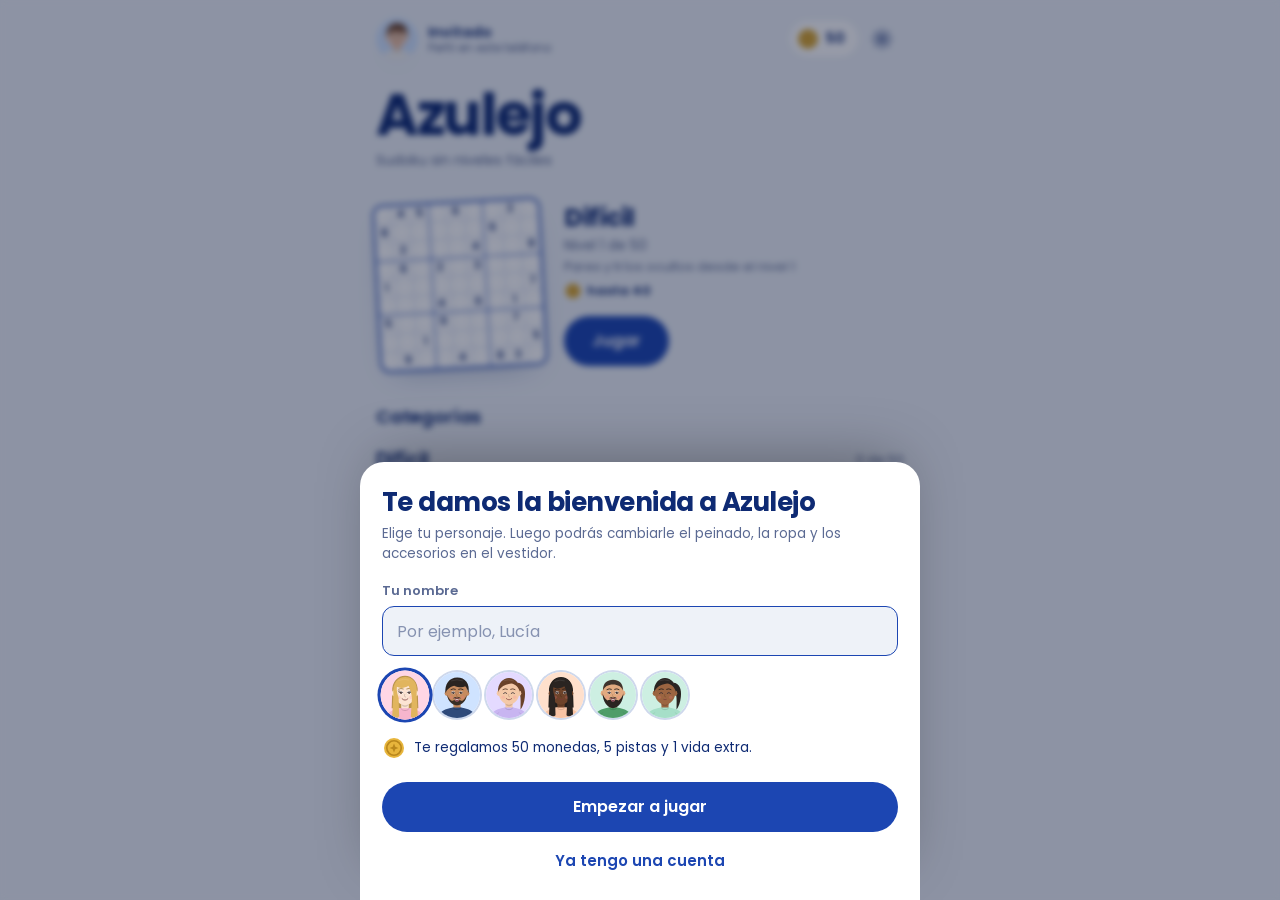
==== commit d9bd4d5f: "Avatares ilustrados con vestidor, temas pastel y vista previa de tableros - Avatares SVG por capas: " ====
--- a/index.html
+++ b/index.html
@@ -41,6 +41,8 @@
       <symbol id="i-heart" viewBox="0 0 24 24"><path d="M12 20s-7.5-4.6-7.5-10A4.3 4.3 0 0112 7.3 4.3 4.3 0 0119.5 10c0 5.4-7.5 10-7.5 10z" stroke-linejoin="round"/></symbol>
       <symbol id="i-cloud" viewBox="0 0 24 24"><path d="M7 18h10.5a4 4 0 00.6-8A6 6 0 006.5 9.5 4.3 4.3 0 007 18z" fill="none" stroke="currentColor" stroke-width="1.8" stroke-linejoin="round"/></symbol>
       <symbol id="i-check" viewBox="0 0 24 24"><path d="M5 12.5l4.5 4.5L19 7.5" fill="none" stroke="currentColor" stroke-width="2.2" stroke-linecap="round" stroke-linejoin="round"/></symbol>
+      <symbol id="i-flower" viewBox="0 0 24 24"><circle cx="12" cy="6.2" r="4.3"/><circle cx="17.5" cy="10.2" r="4.3"/><circle cx="15.4" cy="16.8" r="4.3"/><circle cx="8.6" cy="16.8" r="4.3"/><circle cx="6.5" cy="10.2" r="4.3"/><circle cx="12" cy="12" r="2.8" fill="#fff" opacity=".85"/></symbol>
+      <symbol id="i-shirt" viewBox="0 0 24 24"><path d="M8 3.5L3.5 6.5l2 4 2-1V20.5h9V9.5l2 1 2-4L16 3.5c-.8 1.6-2.2 2.5-4 2.5s-3.2-.9-4-2.5z" fill="none" stroke="currentColor" stroke-width="1.8" stroke-linejoin="round"/></symbol>
       <symbol id="i-bolt" viewBox="0 0 24 24"><path d="M13 2L4 14h7l-1 8 9-12h-7z" stroke-linejoin="round"/></symbol>
     </defs>
   </svg>
@@ -125,7 +127,7 @@
       <div class="me-card-text">
         <label class="visually-hidden" for="pName">Nombre</label>
         <input id="pName" class="name-input" maxlength="20" placeholder="Tu nombre" autocomplete="nickname" enterkeyhint="done">
-        <p class="me-sub" id="pSub">Toca tu avatar para cambiarlo</p>
+        <p class="me-sub" id="pSub">Toca tu avatar para abrir el vestidor</p>
       </div>
     </section>
     <section class="account" id="accountBox"></section>
@@ -145,10 +147,30 @@
     <div class="seg shop-tabs" role="tablist" aria-label="Secciones de la tienda">
       <button role="tab" data-tab="help">Ayudas</button>
       <button role="tab" data-tab="themes">Temas</button>
-      <button role="tab" data-tab="avatars">Avatares</button>
+      <button role="tab" data-tab="avatars">Avatar</button>
       <button role="tab" data-tab="effects">Efectos</button>
     </div>
     <div class="shop-list" id="shopList"></div>
+  </main>
+
+  <!-- ─────────── Vestidor ─────────── -->
+  <main id="wardrobe" class="screen" aria-label="Vestidor">
+    <header class="bar">
+      <button class="icon-btn" id="wdBack" aria-label="Volver"><svg><use href="#i-back"/></svg></button>
+      <h2 class="bar-title">Vestidor</h2>
+      <span class="coin-pill static"><svg><use href="#i-coin"/></svg><span id="wdCoins">0</span></span>
+    </header>
+    <div class="wd-stage">
+      <div class="wd-avatar" id="wdAvatar"></div>
+      <p class="wd-note" id="wdNote"></p>
+    </div>
+    <div class="wd-cats" id="wdCats" role="tablist" aria-label="Partes del avatar"></div>
+    <div class="wd-grid" id="wdGrid"></div>
+    <div class="wd-buy" id="wdBuy" hidden>
+      <div class="wd-buy-text"><b id="wdItem"></b><small id="wdPrice"></small></div>
+      <button class="btn-quiet" id="wdUndo">Quitar</button>
+      <button class="btn-small" id="wdBuyBtn">Comprar</button>
+    </div>
   </main>
 
   <!-- ─────────── Ranking ─────────── -->
@@ -314,7 +336,7 @@
   <dialog class="sheet" id="welcomeDialog">
     <form class="sheet-body" id="welcomeForm" method="dialog">
       <h3 class="sheet-title">Te damos la bienvenida a Azulejo</h3>
-      <p class="sheet-sub">Elige cómo te verán los demás. Lo puedes cambiar cuando quieras.</p>
+      <p class="sheet-sub">Elige tu personaje. Luego podrás cambiarle el peinado, la ropa y los accesorios en el vestidor.</p>
       <label class="field"><span>Tu nombre</span><input id="wName" maxlength="20" placeholder="Por ejemplo, Lucía" autocomplete="nickname" enterkeyhint="done"></label>
       <div class="avatar-row" id="wAvatars" role="radiogroup" aria-label="Avatar"></div>
       <p class="gift"><svg><use href="#i-coin"/></svg>Te regalamos 50 monedas, 5 pistas y 1 vida extra.</p>
@@ -354,13 +376,15 @@
     </form>
   </dialog>
 
-  <dialog class="sheet" id="avatarDialog">
-    <div class="sheet-body">
-      <h3 class="sheet-title">Elige tu avatar</h3>
-      <p class="sheet-sub">Los que tienen precio se compran con monedas.</p>
-      <div class="avatar-grid" id="avatarGrid"></div>
-      <div class="sheet-actions">
-        <button class="btn-quiet" data-close>Listo</button>
+  <dialog class="sheet" id="previewDialog">
+    <div class="sheet-body">
+      <h3 class="sheet-title" id="pvTitle">Tablero</h3>
+      <p class="sheet-sub" id="pvDesc"></p>
+      <div class="pv" id="pvStage"></div>
+      <p class="pv-note" id="pvNote"></p>
+      <div class="sheet-actions">
+        <button class="btn-primary" id="pvBuy">Comprar</button>
+        <button class="btn-quiet" data-close>Cerrar</button>
       </div>
     </div>
   </dialog>
--- a/css/style.css
+++ b/css/style.css
@@ -80,7 +80,9 @@
 * { box-sizing: border-box; -webkit-tap-highlight-color: transparent; }
 html, body { margin: 0; height: 100%; }
 body {
-  background: var(--bg);
+  background-color: var(--bg);
+  background-image: var(--pattern, none);
+  background-size: 64px 64px;
   color: var(--ink);
   font-family: var(--sans);
   font-size: 15px;
@@ -130,10 +132,10 @@
 .btn-primary:active { transform: scale(.97); background: var(--cobalt-strong); }
 .btn-quiet {
   height: 46px; padding: 0 20px; border-radius: 12px;
-  color: var(--cobalt); font-weight: 600;
+  color: var(--cobalt-text, var(--cobalt)); font-weight: 600;
 }
 .btn-quiet:active { background: var(--peer); }
-.link-btn { color: var(--cobalt); font-weight: 600; margin-left: 6px; }
+.link-btn { color: var(--cobalt-text, var(--cobalt)); font-weight: 600; margin-left: 6px; }
 
 /* ─── Inicio ─── */
 #home { max-width: 560px; margin: 0 auto; }
@@ -154,6 +156,9 @@
 }
 .me-chip.cloud .avatar { box-shadow: 0 0 0 2px var(--cobalt), var(--shadow); }
 .avatar.sm { width: 36px; height: 36px; font-size: 19px; }
+.avatar { overflow: hidden; }
+.avatar svg, .av-pick svg, .wd-cta-av svg, .wd-avatar svg { width: 100%; height: 100%; display: block; }
+.av-emoji { font-size: inherit; line-height: 1; }
 .avatar-xl { width: 80px; height: 80px; font-size: 44px; }
 .coin-pill {
   display: inline-flex; align-items: center; gap: 6px; height: 36px; padding: 0 13px 0 6px; border-radius: 999px;
@@ -198,7 +203,7 @@
 .tile span.bb { border-bottom: 1.5px solid var(--box); }
 .tile span.lc { border-right: 0; }
 .tile span.lr { border-bottom: 0; }
-.tile span.u { color: var(--cobalt); font-weight: 500; }
+.tile span.u { color: var(--user, var(--cobalt)); font-weight: 500; }
 
 .hero-tier {
   margin: 0; letter-spacing: -.02em;
@@ -249,7 +254,7 @@
   background: var(--surface); box-shadow: var(--shadow);
   display: grid; gap: 1px; align-content: start;
 }
-.tile-btn svg { width: 24px; height: 24px; color: var(--cobalt); margin-bottom: 6px; }
+.tile-btn svg { width: 24px; height: 24px; color: var(--cobalt-text, var(--cobalt)); margin-bottom: 6px; }
 .tile-btn b { font-size: 15px; font-weight: 600; }
 .tile-btn small { font-size: 12px; color: var(--ink-soft); line-height: 1.35; }
 .tile-btn:active { transform: scale(.98); }
@@ -360,7 +365,7 @@
   pointer-events: none;
 }
 .cell.given .v { color: var(--ink); font-weight: 700; }
-.cell.user .v { color: var(--cobalt); font-weight: 500; }
+.cell.user .v { color: var(--user, var(--cobalt)); font-weight: 600; }
 .cell.err .v { color: var(--error); }
 .cell.err { background: var(--error-bg); }
 .cell .n {
@@ -454,7 +459,7 @@
   padding: 1px 6px; border-radius: 999px;
   background: var(--peer); color: var(--ink-soft);
 }
-.tool[aria-pressed="true"] { color: var(--cobalt); }
+.tool[aria-pressed="true"] { color: var(--cobalt-text, var(--cobalt)); }
 .tool[aria-pressed="true"] .tool-flag { background: var(--cobalt); color: var(--on-cobalt); }
 .tool-flag.gold { background: var(--gold); color: #fff; }
 .tool-flag.gold.empty { background: var(--peer); color: var(--ink-soft); }
@@ -475,7 +480,7 @@
 .key small { font-family: var(--num); font-size: 10px; font-weight: 500; color: var(--ink-soft); margin-top: 2px; }
 .key:active { transform: scale(.92); background: var(--peer); }
 .key.spent { opacity: .3; box-shadow: none; }
-.pad.notes .key { color: var(--cobalt); font-size: 19px; font-weight: 500; }
+.pad.notes .key { color: var(--cobalt-text, var(--cobalt)); font-size: 19px; font-weight: 500; }
 
 /* ─── Diálogos ─── */
 .sheet {
@@ -595,7 +600,7 @@
   display: flex; gap: 12px; align-items: flex-start; padding: 14px 16px; border-radius: 16px;
   background: var(--surface); box-shadow: var(--shadow);
 }
-.acc-card svg { width: 28px; height: 28px; color: var(--cobalt); flex: none; margin-top: 1px; }
+.acc-card svg { width: 28px; height: 28px; color: var(--cobalt-text, var(--cobalt)); flex: none; margin-top: 1px; }
 .acc-card b { display: block; font-size: 15px; font-weight: 600; word-break: break-all; }
 .acc-card small { display: block; font-size: 12.5px; color: var(--ink-soft); line-height: 1.4; margin-top: 2px; }
 .acc-card small[data-state="offline"], .acc-card small[data-state="error"] { color: var(--error); }
@@ -638,7 +643,7 @@
 .item-ic.lives svg { color: var(--error); }
 .item-ic em { position: absolute; right: 4px; bottom: 2px; font-style: normal; font-size: 11px; font-weight: 700; color: var(--ink); }
 .item-ic.effect svg { color: var(--gold); margin-top: -8px; }
-.item-ic.effect em { left: 0; right: 0; bottom: 4px; text-align: center; font-size: 10px; color: var(--cobalt); }
+.item-ic.effect em { left: 0; right: 0; bottom: 4px; text-align: center; font-size: 10px; color: var(--cobalt-text, var(--cobalt)); }
 .price, .use {
   display: inline-flex; align-items: center; gap: 5px; height: 36px; border-radius: 999px;
   font-size: 14px; font-weight: 600; white-space: nowrap; font-variant-numeric: tabular-nums;
@@ -646,7 +651,7 @@
 .price { padding: 0 13px 0 7px; background: var(--cobalt); color: var(--on-cobalt); }
 .price svg.coin { width: 20px; height: 20px; }
 .price.short { background: var(--peer); color: var(--ink-soft); }
-.use { padding: 0 15px; box-shadow: inset 0 0 0 1.5px var(--cobalt); color: var(--cobalt); }
+.use { padding: 0 15px; box-shadow: inset 0 0 0 1.5px var(--cobalt-text, var(--cobalt)); color: var(--cobalt-text, var(--cobalt)); }
 .use.on { box-shadow: none; background: var(--peer); color: var(--ink-soft); }
 .price:active, .use:active { transform: scale(.96); }
 .shop-foot { font-size: 12.5px; color: var(--ink-soft); text-align: center; margin: 4px 0 0; }
@@ -670,7 +675,7 @@
 .av small { font-size: 11px; font-weight: 600; color: var(--ink-soft); display: inline-flex; align-items: center; gap: 3px; }
 .av small svg.coin { width: 14px; height: 14px; }
 .av.on { box-shadow: inset 0 0 0 2.5px var(--cobalt), var(--shadow); }
-.av.on small { color: var(--cobalt); }
+.av.on small { color: var(--cobalt-text, var(--cobalt)); }
 .av:active { transform: scale(.95); }
 .shop-avatars { margin-top: 0; }
 
@@ -697,7 +702,7 @@
 .tech-list li { padding: 14px 0; border-bottom: 1px solid var(--hair); }
 .tech-head { display: flex; justify-content: space-between; align-items: center; gap: 10px; }
 .tech-head b { font-size: 16px; font-weight: 700; }
-.tag { font-size: 11.5px; font-weight: 600; padding: 2px 9px; border-radius: 999px; background: var(--peer); color: var(--cobalt); white-space: nowrap; }
+.tag { font-size: 11.5px; font-weight: 600; padding: 2px 9px; border-radius: 999px; background: var(--peer); color: var(--cobalt-text, var(--cobalt)); white-space: nowrap; }
 .tech-list p { margin: 4px 0 0; font-size: 13.5px; line-height: 1.5; max-width: 62ch; }
 
 /* ─── Formularios ─── */
@@ -712,13 +717,13 @@
 .field input:focus { outline: none; border-color: var(--cobalt); }
 .form-msg { min-height: 20px; margin: 12px 0 0; font-size: 13px; color: var(--ink-soft); }
 .form-msg.bad { color: var(--error); }
-.form-msg.ok { color: var(--cobalt); font-weight: 500; }
+.form-msg.ok { color: var(--cobalt-text, var(--cobalt)); font-weight: 500; }
 .link-btn.center { display: block; margin: 2px auto 0; font-size: 14px; padding: 8px; }
 .link-btn.left { margin: 10px 0 0; font-size: 13.5px; text-align: left; }
 .link-btn[hidden] { display: none; }
 .avatar-row { display: flex; flex-wrap: wrap; gap: 6px; margin-top: 16px; }
-.av-pick { width: 46px; height: 46px; border-radius: 50%; background: var(--surface); box-shadow: inset 0 0 0 2px var(--line); font-size: 26px; }
-.av-pick[aria-checked="true"] { box-shadow: inset 0 0 0 2.5px var(--cobalt); background: var(--peer); }
+.av-pick { width: 46px; height: 46px; border-radius: 50%; background: var(--surface); box-shadow: 0 0 0 2px var(--line); font-size: 26px; overflow: hidden; padding: 0; }
+.av-pick[aria-checked="true"] { box-shadow: 0 0 0 3px var(--cobalt); transform: scale(1.06); }
 .gift { display: flex; align-items: center; gap: 8px; margin: 18px 0 0; font-size: 13.5px; }
 .gift svg { width: 24px; height: 24px; flex: none; }
 .theme-chips { display: flex; flex-wrap: wrap; gap: 8px; }
@@ -738,6 +743,91 @@
   position: fixed; inset: 0; width: 100vw; height: 100vh; margin: 0; padding: 0; border: 0;
   background: transparent; pointer-events: none; overflow: visible; z-index: 30;
 }
+
+/* ─── Vestidor ─── */
+#wardrobe { max-width: 560px; margin: 0 auto; padding-bottom: calc(var(--safe-bottom) + 96px); }
+.wd-stage { display: grid; justify-items: center; gap: 8px; margin: 4px 0 14px; }
+.wd-avatar {
+  width: min(52vw, 200px); aspect-ratio: 1; border-radius: 50%; overflow: hidden;
+  background: var(--surface); box-shadow: var(--shadow), 0 0 0 4px var(--surface);
+}
+.wd-note { margin: 0; font-size: 12.5px; color: var(--ink-soft); text-align: center; min-height: 18px; }
+.wd-cats {
+  display: flex; gap: 6px; overflow-x: auto; padding: 2px 2px 10px; margin: 0 calc(-1 * var(--pad-x)); padding-left: var(--pad-x); padding-right: var(--pad-x);
+  scrollbar-width: none; -webkit-overflow-scrolling: touch;
+}
+.wd-cats::-webkit-scrollbar { display: none; }
+.wd-cats button {
+  flex: none; height: 36px; padding: 0 14px; border-radius: 999px; background: var(--surface); box-shadow: var(--shadow);
+  font-size: 13.5px; font-weight: 600; color: var(--ink-soft); white-space: nowrap;
+}
+.wd-cats button[aria-selected="true"] { background: var(--cobalt); color: var(--on-cobalt); }
+.wd-grid { display: grid; grid-template-columns: repeat(3, 1fr); gap: 10px; }
+.wd-item {
+  position: relative; display: grid; gap: 4px; padding: 6px 6px 8px; border-radius: 18px;
+  background: var(--surface); box-shadow: var(--shadow); text-align: center;
+}
+.wd-thumb { display: block; aspect-ratio: 1.15; border-radius: 13px; overflow: hidden; background: var(--peer); }
+.wd-thumb svg { width: 100%; height: 100%; display: block; }
+.wd-item small { font-size: 12px; font-weight: 600; line-height: 1.2; }
+.wd-item.on { box-shadow: inset 0 0 0 2.5px var(--cobalt), var(--shadow); }
+.wd-item.trying { box-shadow: inset 0 0 0 2.5px var(--gold), var(--shadow); }
+.wd-item:active { transform: scale(.97); }
+.wd-tag {
+  position: absolute; top: 10px; right: 10px; display: inline-flex; align-items: center; gap: 3px;
+  padding: 2px 8px 2px 3px; border-radius: 999px; background: var(--surface); box-shadow: 0 1px 4px rgba(0, 0, 0, .15);
+  font-style: normal; font-size: 11px; font-weight: 700; font-variant-numeric: tabular-nums;
+}
+.wd-tag svg.coin { width: 15px; height: 15px; }
+.wd-tag.on { padding: 2px 8px; background: var(--cobalt); color: var(--on-cobalt); }
+.wd-buy {
+  position: fixed; left: max(12px, env(safe-area-inset-left)); right: max(12px, env(safe-area-inset-right));
+  bottom: calc(var(--safe-bottom) + 12px); z-index: 5; max-width: 536px; margin: 0 auto;
+  display: grid; grid-template-columns: 1fr auto auto; align-items: center; gap: 6px;
+  padding: 10px 10px 10px 16px; border-radius: 18px; background: var(--surface);
+  box-shadow: 0 10px 30px -8px rgba(0, 0, 0, .35); border: 1px solid var(--gold);
+  animation: sheet-up .22s ease-out;
+}
+.wd-buy[hidden] { display: none; }
+.wd-buy-text b { display: block; font-size: 14.5px; font-weight: 700; }
+.wd-buy-text small { display: block; font-size: 12px; color: var(--ink-soft); }
+.wd-buy .btn-quiet { height: 40px; padding: 0 12px; }
+.wd-buy .btn-small { display: inline-flex; align-items: center; gap: 5px; height: 40px; }
+.wd-buy .btn-small svg.coin { width: 18px; height: 18px; }
+.wd-buy .btn-small.short { background: var(--peer); color: var(--ink-soft); }
+.wd-cta {
+  display: grid; justify-items: center; text-align: center; gap: 6px; padding: 22px 18px;
+  border-radius: 20px; background: var(--surface); box-shadow: var(--shadow);
+}
+.wd-cta-av { width: 120px; height: 120px; border-radius: 50%; overflow: hidden; margin-bottom: 6px; }
+.wd-cta b { font-size: 17px; }
+.wd-cta small { font-size: 13px; color: var(--ink-soft); max-width: 34ch; margin-bottom: 8px; }
+
+/* ─── Tienda: tableros y vista previa ─── */
+.shop-group { margin: 10px 2px 0; font-size: 14px; font-weight: 700; color: var(--ink-soft); }
+.shop-group:first-child { margin-top: 0; }
+.swatch-btn { border-radius: 12px; }
+.see { display: inline-block; margin-top: 4px; font-size: 12.5px; font-weight: 600; color: var(--cobalt-text, var(--cobalt)); }
+.pv { display: grid; gap: 12px; margin-top: 14px; justify-items: center; }
+.pv-stage {
+  padding: 12px 12px 14px; border-radius: 20px; width: fit-content;
+  background-color: var(--bg); background-image: var(--pattern, none); background-size: 64px 64px; color: var(--ink);
+  box-shadow: inset 0 0 0 1px var(--hair);
+}
+.pv-bar { display: flex; justify-content: space-between; align-items: center; margin-bottom: 8px; }
+.pv-title { display: grid; font-weight: 700; font-size: 15px; line-height: 1.1; }
+.pv-title small { font-size: 10.5px; font-weight: 500; color: var(--ink-soft); }
+.pv-bar .timer { height: 28px; min-width: 60px; font-size: 12.5px; padding: 0 10px; }
+.pv-status { display: flex; justify-content: space-between; font-size: 11px; color: var(--ink-soft); margin-bottom: 6px; }
+.pv-status b { color: var(--error); }
+.pv-status .live-stars svg.st { width: 12px; height: 12px; }
+.pv-stage .board-wrap { width: var(--board); height: var(--board); }
+.pv-stage .board { border-radius: 12px; }
+.pv-pad { margin-top: 8px; gap: 4px; width: var(--board); --pc: 9; }
+.pv-pad .key { height: 36px; font-size: 17px; border-radius: 9px; padding-top: 2px; }
+.pv-note { margin: 10px 0 0; text-align: center; font-size: 13px; color: var(--ink-soft); }
+#pvBuy { gap: 6px; }
+#pvBuy svg.coin { width: 20px; height: 20px; }
 
 /* Pantallas bajas (iPhone SE / Safari con barras) */
 @media (max-height: 700px) {
